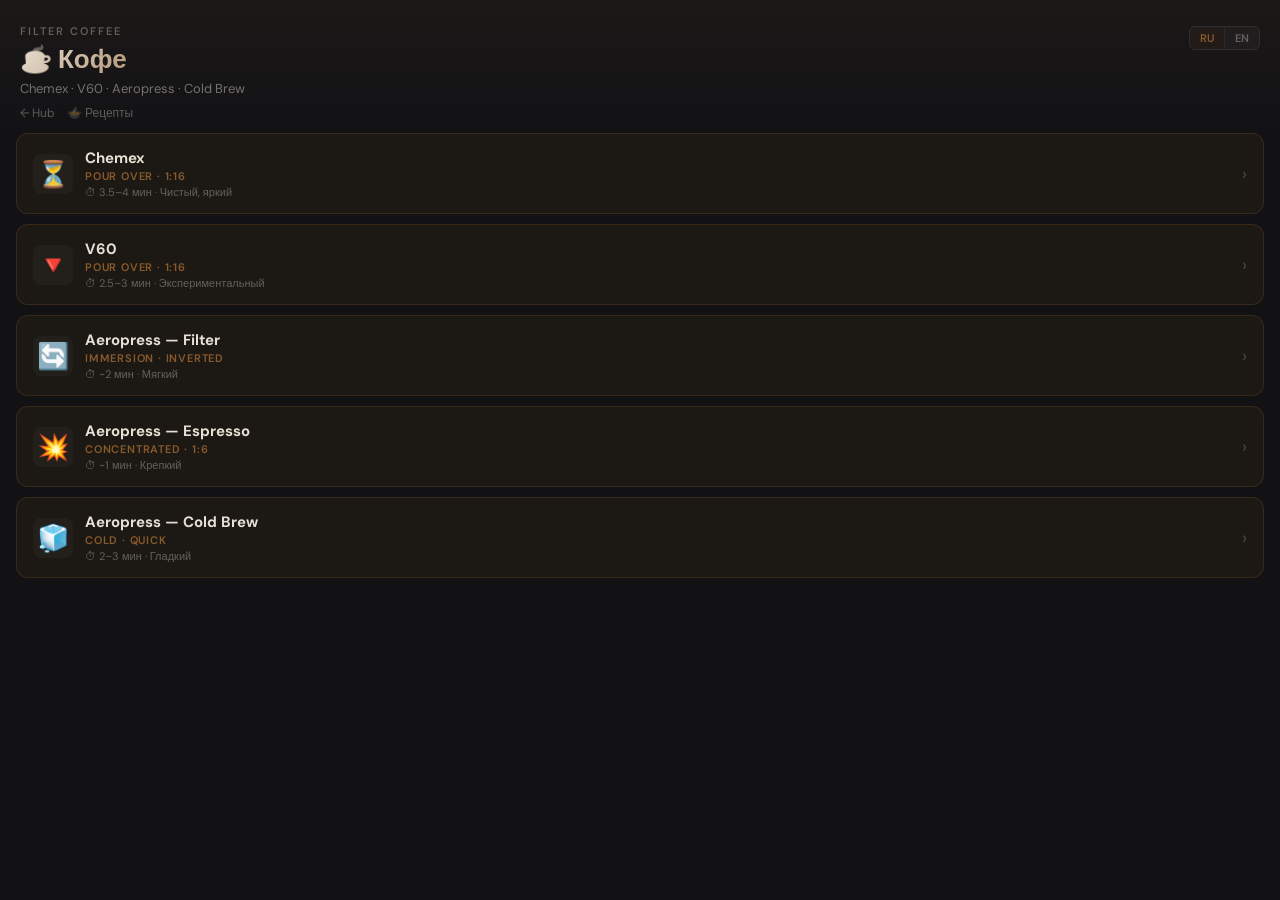
==== coffee.html @ b42333bf "Flatten structure: move all pages to root for shorter URLs Co-Authored-By: Claude Opus 4.6 <noreply@" ====
<!DOCTYPE html>
<html lang="ru">
<head>
<meta charset="UTF-8">
<meta name="viewport" content="width=device-width, initial-scale=1.0, user-scalable=no">
<meta name="apple-mobile-web-app-capable" content="yes">
<meta name="theme-color" content="#121215">
<title>Кофе / Coffee</title>
<link href="https://fonts.googleapis.com/css2?family=DM+Sans:ital,wght@0,400;0,500;0,600;0,700&family=JetBrains+Mono:wght@500;600&display=swap" rel="stylesheet">
<style>
*{margin:0;padding:0;box-sizing:border-box;-webkit-tap-highlight-color:transparent}
:root{--bg:#121215;--text:#e8e0d4;--br:#8B5A2B;--br-dim:rgba(139,90,43,.25);--br-bg:rgba(139,90,43,.08)}
body{background:var(--bg);color:var(--text);font-family:'DM Sans','Helvetica Neue',sans-serif;min-height:100vh;overflow-x:hidden}
.mono{font-family:'JetBrains Mono',monospace}
.header{padding:24px 20px 12px;background:linear-gradient(180deg,rgba(139,90,43,0.08) 0%,transparent 100%)}
.header-top{display:flex;justify-content:space-between;align-items:flex-start}
.header-sub{font-size:11px;text-transform:uppercase;letter-spacing:2px;opacity:.35;font-weight:600;margin-bottom:4px}
.header h1{font-size:26px;font-weight:700;background:linear-gradient(135deg,#e8e0d4,#8B5A2B);-webkit-background-clip:text;-webkit-text-fill-color:transparent;background-clip:text}
.header-desc{font-size:13px;opacity:.45;margin-top:4px}
.header-links{display:flex;gap:12px;margin-top:8px}
.header-link{font-size:12px;opacity:.35;text-decoration:none;color:var(--text)}
.header-link:hover{opacity:.6}
.lang-toggle{display:flex;border-radius:6px;overflow:hidden;border:1px solid rgba(255,255,255,.1);flex-shrink:0;margin-top:2px}
.lang-btn{padding:4px 10px;font-size:11px;font-weight:600;background:rgba(255,255,255,.03);color:rgba(255,255,255,.3);cursor:pointer;border:none;font-family:inherit;transition:all .12s}
.lang-btn.active{background:var(--br-bg);color:var(--br)}
.lang-btn:first-child{border-right:1px solid rgba(255,255,255,.06)}

.methods{padding:0 16px 60px}
.method{border-radius:12px;margin-bottom:10px;border:1px solid var(--br-dim);background:#1c1915;overflow:hidden}
.m-top{display:flex;gap:12px;align-items:center;padding:14px 16px;cursor:pointer}
.m-top:active{opacity:.8}
.m-emoji{font-size:26px;width:40px;height:40px;display:flex;align-items:center;justify-content:center;background:rgba(255,255,255,.03);border-radius:8px;flex-shrink:0}
.m-body{flex:1;min-width:0}
.m-name{font-weight:700;font-size:15px}
.m-style{font-size:11px;color:var(--br);font-weight:600;text-transform:uppercase;letter-spacing:.8px;margin-top:1px}
.m-meta{font-size:11px;opacity:.35;margin-top:2px}
.m-arrow{color:rgba(255,255,255,.2);font-size:18px;flex-shrink:0;transition:transform .2s}
.method.open .m-arrow{transform:rotate(90deg)}
.m-detail{display:none;padding:0 16px 16px}
.method.open .m-detail{display:block}

.dose-row{display:flex;align-items:center;gap:10px;margin-bottom:16px;flex-wrap:wrap}
.dose-label{font-size:13px;opacity:.5}
.dose-input{width:58px;padding:7px 6px;border-radius:8px;border:1.5px solid var(--br-dim);background:rgba(255,255,255,.04);color:var(--text);font-family:'JetBrains Mono',monospace;font-size:15px;font-weight:600;text-align:center}
.dose-input:focus{outline:none;border-color:var(--br)}
.dose-unit{font-size:13px;opacity:.4}
.dose-arrow{font-size:14px;opacity:.35;margin:0 2px}
.dose-water{font-family:'JetBrains Mono',monospace;font-size:16px;font-weight:600;color:var(--br)}
.dose-water-unit{font-size:13px;opacity:.4}

.presets{display:flex;gap:6px;margin-bottom:16px}
.preset{padding:5px 12px;border-radius:6px;border:1px solid rgba(255,255,255,.06);background:rgba(255,255,255,.03);color:rgba(255,255,255,.35);font-size:11px;font-weight:600;cursor:pointer;font-family:'JetBrains Mono',monospace;transition:all .12s}
.preset.active{border-color:var(--br-dim);color:var(--br);background:var(--br-bg)}

.grind-row{display:flex;align-items:center;gap:8px;margin-bottom:12px}
.grind-label{font-size:11px;opacity:.4}
.grind-bar{flex:1;height:6px;border-radius:3px;background:rgba(255,255,255,.06);position:relative;overflow:hidden}
.grind-fill{height:100%;border-radius:3px;background:var(--br);transition:width .3s}
.grind-text{font-size:11px;font-weight:600;color:var(--br);min-width:70px;text-align:right}

.pours{border-radius:10px;background:rgba(255,255,255,.02);border:1px solid rgba(255,255,255,.05);overflow:hidden;margin-bottom:12px}
.pour-header{padding:10px 14px;font-size:10px;font-weight:600;text-transform:uppercase;letter-spacing:1px;color:var(--br);opacity:.7;border-bottom:1px solid rgba(255,255,255,.04)}
.pour{display:flex;align-items:center;gap:10px;padding:10px 14px;border-bottom:1px solid rgba(255,255,255,.03)}
.pour:last-child{border-bottom:none}
.pour-time{font-family:'JetBrains Mono',monospace;font-size:12px;color:rgba(255,255,255,.35);min-width:42px;flex-shrink:0}
.pour-amount{font-family:'JetBrains Mono',monospace;font-weight:600;font-size:14px;color:var(--text);min-width:55px;flex-shrink:0}
.pour-note{font-size:12px;opacity:.5;line-height:1.4}
.pour-total{font-family:'JetBrains Mono',monospace;font-size:12px;color:var(--br);opacity:.6;padding:6px 14px;text-align:right}
.note{font-size:12px;line-height:1.6;font-style:italic;opacity:.45;padding:10px 14px;border-left:2px solid var(--br);border-radius:0 8px 8px 0;background:rgba(139,90,43,.03);margin-top:8px}
</style>
</head>
<body>

<div class="header">
  <div class="header-top">
    <div>
      <div class="header-sub">Filter Coffee</div>
      <h1 id="hTitle">☕ Кофе</h1>
      <div class="header-desc">Chemex · V60 · Aeropress · Cold Brew</div>
      <div class="header-links">
        <a class="header-link" href="index.html">← Hub</a>
        <a class="header-link" href="recipes.html" id="hRecipes">🍲 Рецепты</a>
      </div>
    </div>
    <div class="lang-toggle">
      <button class="lang-btn" onclick="setLang('ru')">RU</button>
      <button class="lang-btn" onclick="setLang('en')">EN</button>
    </div>
  </div>
</div>
<div class="methods" id="methods"></div>

<script>
let lang=localStorage.getItem('lang')||'ru';
function setLang(l){lang=l;localStorage.setItem('lang',l);render();}
function t(o){if(!o)return'';if(typeof o==='string')return o;return o[lang]||o.ru||o.en||'';}

const UI={
  title:{ru:"☕ Кофе",en:"☕ Coffee"},
  recipes:{ru:"🍲 Рецепты",en:"🍲 Recipes"},
  coffee:{ru:"Кофе",en:"Coffee"},
  recipe:{ru:"Рецепт",en:"Recipe"},
  grind:{ru:"Помол",en:"Grind"},
};

const M=[
  {
    id:"chemex",emoji:"⏳",name:"Chemex",style:"Pour Over · 1:16",
    meta:{ru:"3.5–4 мин · Чистый, яркий",en:"3.5–4 min · Clean, bright"},
    ratio:16,dd:45,presets:[30,36,45],
    grind:65,grindT:{ru:"Средне-крупный",en:"Medium-coarse"},
    temp:"92–96°C",
    calc(d){const w=d*16,b=d*2,r=w-b,p=Math.round(r/3);return{w,pours:[
      {time:"0:00",amt:b,note:{ru:"Bloom — залить, подождать 30 сек",en:"Bloom — pour, wait 30 sec"}},
      {time:"0:30",amt:p,note:{ru:"Первый пролив, по спирали",en:"First pour, spiral"}},
      {time:"1:30",amt:p,note:{ru:"Второй пролив",en:"Second pour"}},
      {time:"2:30",amt:p,note:{ru:"Третий пролив, дождаться стекания",en:"Third pour, let it drain"}}
    ]};},
    notes:{ru:"Фильтр промыть горячей водой (убирает бумажный вкус). Лить медленно, тонкой струёй.",en:"Rinse filter with hot water (removes paper taste). Pour slowly, thin stream."}
  },
  {
    id:"v60",emoji:"🔻",name:"V60",style:"Pour Over · 1:16",
    meta:{ru:"2.5–3 мин · Экспериментальный",en:"2.5–3 min · Experimental"},
    ratio:16,dd:15,presets:[12,15,20],
    grind:50,grindT:{ru:"Средний",en:"Medium"},
    temp:"93°C",
    calc(d){const w=d*16,b=d*2,r=w-b;return{w,pours:[
      {time:"0:00",amt:b,note:{ru:"Bloom — 30–45 сек",en:"Bloom — 30–45 sec"}},
      {time:"0:45",amt:Math.round(r*0.6),note:{ru:"Основной пролив, по спирали",en:"Main pour, spiral"}},
      {time:"1:30",amt:Math.round(r*0.4),note:{ru:"Финальный пролив, по центру",en:"Final pour, center"}}
    ]};},
    notes:{ru:"Пока нет любимого рецепта — экспериментируй! Помол чуть мельче чем Chemex. Swirl после bloom.",en:"No favorite recipe yet — experiment! Grind slightly finer than Chemex. Swirl after bloom."}
  },
  {
    id:"aero-filter",emoji:"🔄",name:"Aeropress — Filter",style:"Immersion · Inverted",
    meta:{ru:"~2 мин · Мягкий",en:"~2 min · Smooth"},
    ratio:16,dd:15,presets:[12,15,18],
    grind:45,grindT:{ru:"Средний",en:"Medium"},
    temp:"85–90°C",
    calc(d){const w=d*16;return{w,pours:[
      {time:"0:00",amt:w,note:{ru:"Залить всю воду сразу",en:"Pour all water at once"}},
      {time:"0:10",amt:null,note:{ru:"Размешать 10 сек",en:"Stir 10 sec"}},
      {time:"1:00",amt:null,note:{ru:"Перевернуть, давить медленно ~30 сек",en:"Flip, press slowly ~30 sec"}}
    ]};},
    notes:{ru:"Inverted method: поршень снизу, аэропресс перевёрнут. Флип на кружку в 1:00.",en:"Inverted method: plunger at bottom, flip onto cup at 1:00."}
  },
  {
    id:"aero-espresso",emoji:"💥",name:"Aeropress — Espresso",style:"Concentrated · 1:6",
    meta:{ru:"~1 мин · Крепкий",en:"~1 min · Strong"},
    ratio:6,dd:18,presets:[15,18,20],
    grind:25,grindT:{ru:"Мелкий",en:"Fine"},
    temp:"90°C",
    calc(d){const w=d*6;return{w,pours:[
      {time:"0:00",amt:w,note:{ru:"Мало воды — залить сразу",en:"Little water — pour at once"}},
      {time:"0:10",amt:null,note:{ru:"Быстро размешать",en:"Quick stir"}},
      {time:"0:20",amt:null,note:{ru:"Давить быстро и сильно ~15 сек",en:"Press fast and hard ~15 sec"}}
    ]};},
    notes:{ru:"Максимальное давление. Разбавить водой = американо, молоком = латте.",en:"Maximum pressure. Dilute with water = americano, milk = latte."}
  },
  {
    id:"aero-cold",emoji:"🧊",name:"Aeropress — Cold Brew",style:"Cold · Quick",
    meta:{ru:"2–3 мин · Гладкий",en:"2–3 min · Smooth"},
    ratio:8,dd:20,presets:[15,20,25],
    grind:25,grindT:{ru:"Мелкий",en:"Fine"},
    temp:{ru:"Холодная / комнатная",en:"Cold / room temp"},
    calc(d){const w=d*8;return{w,pours:[
      {time:"0:00",amt:w,note:{ru:"Холодная/комнатная вода",en:"Cold/room temp water"}},
      {time:"0:15",amt:null,note:{ru:"Размешивать интенсивно 1–2 мин",en:"Stir vigorously 1–2 min"}},
      {time:"2:00",amt:null,note:{ru:"Давить медленно",en:"Press slowly"}}
    ]};},
    notes:{ru:"Cold brew за 3 минуты. Концентрированный — разбавить водой/льдом.",en:"Cold brew in 3 minutes. Concentrated — dilute with water/ice."}
  }
];

let openMethod=null,doses={};
function getDose(m){return doses[m.id]||m.dd;}
function setDose(id,v){const n=parseInt(v);if(n>0&&n<200){doses[id]=n;render();}}
function setPreset(id,v){doses[id]=v;render();}
function toggle(id){openMethod=openMethod===id?null:id;render();
  if(openMethod)setTimeout(()=>document.getElementById('m-'+id)?.scrollIntoView({behavior:'smooth',block:'start'}),50);
}

function render(){
  document.getElementById('hTitle').textContent=t(UI.title);
  document.getElementById('hRecipes').textContent=t(UI.recipes);
  document.querySelectorAll('.lang-btn').forEach(b=>b.classList.toggle('active',b.textContent.toLowerCase()===lang));

  document.getElementById('methods').innerHTML=M.map(m=>{
    const isOpen=openMethod===m.id,dose=getDose(m),data=m.calc(dose);
    let total=0;
    return `<div class="method${isOpen?' open':''}" id="m-${m.id}">
      <div class="m-top" onclick="toggle('${m.id}')">
        <div class="m-emoji">${m.emoji}</div>
        <div class="m-body">
          <div class="m-name">${m.name}</div>
          <div class="m-style">${m.style}</div>
          <div class="m-meta">⏱ ${t(m.meta)}</div>
        </div>
        <div class="m-arrow">›</div>
      </div>
      ${isOpen?`<div class="m-detail">
        <div class="dose-row">
          <span class="dose-label">${t(UI.coffee)}</span>
          <input class="dose-input" type="number" value="${dose}" min="5" max="100"
            oninput="setDose('${m.id}',this.value)" onclick="event.stopPropagation()">
          <span class="dose-unit">${lang==='ru'?'г':'g'}</span>
          <span class="dose-arrow">→</span>
          <span class="dose-water">${data.w}</span>
          <span class="dose-water-unit">${lang==='ru'?'мл воды':'ml water'}</span>
        </div>
        <div class="presets">${m.presets.map(p=>`<button class="preset${dose===p?' active':''}" onclick="setPreset('${m.id}',${p})">${p} ${lang==='ru'?'г':'g'}</button>`).join('')}</div>
        <div class="grind-row">
          <span class="grind-label">${t(UI.grind)}</span>
          <div class="grind-bar"><div class="grind-fill" style="width:${m.grind}%"></div></div>
          <span class="grind-text">${t(m.grindT)}</span>
        </div>
        <div class="pours">
          <div class="pour-header">${t(UI.recipe)} · ${t(m.temp)}</div>
          ${data.pours.map(p=>{if(p.amt)total+=p.amt;return`<div class="pour">
            <span class="pour-time">${p.time}</span>
            ${p.amt?`<span class="pour-amount">${p.amt} ${lang==='ru'?'мл':'ml'}</span>`:`<span class="pour-amount" style="opacity:.2">—</span>`}
            <span class="pour-note">${t(p.note)}</span>
          </div>`;}).join('')}
          ${total?`<div class="pour-total">Σ ${total} ${lang==='ru'?'мл':'ml'}</div>`:''}
        </div>
        <div class="note">${t(m.notes)}</div>
      </div>`:''}
    </div>`;
  }).join('');
}

render();
</script>
</body>
</html>
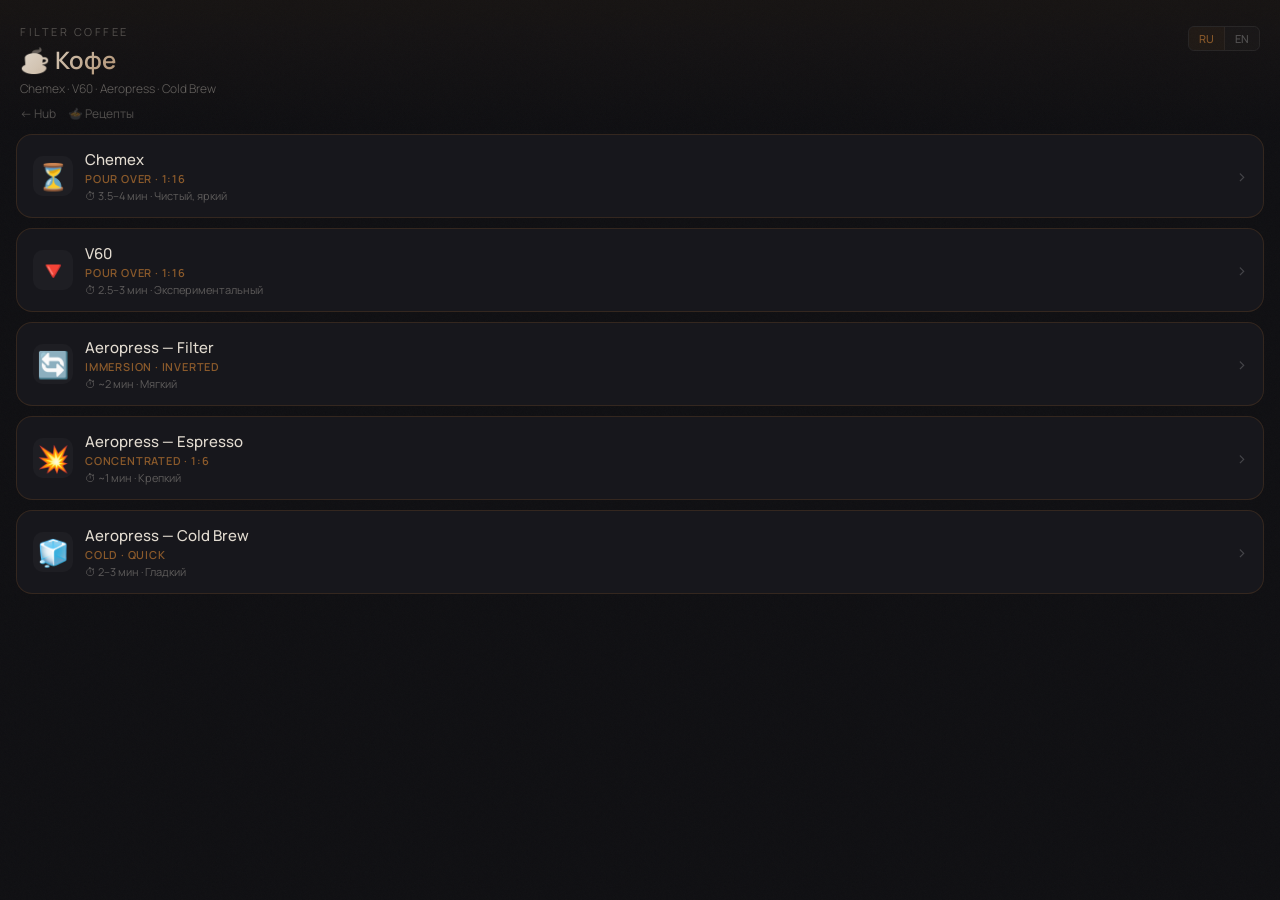
==== commit c3b30835: "Consolidate all CSS into style.css, unify timer rings, add coffee brew timer - Move all inline CSS f" ====
--- a/coffee.html
+++ b/coffee.html
@@ -4,70 +4,10 @@
 <meta charset="UTF-8">
 <meta name="viewport" content="width=device-width, initial-scale=1.0, user-scalable=no">
 <meta name="apple-mobile-web-app-capable" content="yes">
-<meta name="theme-color" content="#121215">
+<meta name="theme-color" content="#0f0f12">
 <title>Кофе / Coffee</title>
-<link href="https://fonts.googleapis.com/css2?family=DM+Sans:ital,wght@0,400;0,500;0,600;0,700&family=JetBrains+Mono:wght@500;600&display=swap" rel="stylesheet">
-<style>
-*{margin:0;padding:0;box-sizing:border-box;-webkit-tap-highlight-color:transparent}
-:root{--bg:#121215;--text:#e8e0d4;--br:#8B5A2B;--br-dim:rgba(139,90,43,.25);--br-bg:rgba(139,90,43,.08)}
-body{background:var(--bg);color:var(--text);font-family:'DM Sans','Helvetica Neue',sans-serif;min-height:100vh;overflow-x:hidden}
-.mono{font-family:'JetBrains Mono',monospace}
-.header{padding:24px 20px 12px;background:linear-gradient(180deg,rgba(139,90,43,0.08) 0%,transparent 100%)}
-.header-top{display:flex;justify-content:space-between;align-items:flex-start}
-.header-sub{font-size:11px;text-transform:uppercase;letter-spacing:2px;opacity:.35;font-weight:600;margin-bottom:4px}
-.header h1{font-size:26px;font-weight:700;background:linear-gradient(135deg,#e8e0d4,#8B5A2B);-webkit-background-clip:text;-webkit-text-fill-color:transparent;background-clip:text}
-.header-desc{font-size:13px;opacity:.45;margin-top:4px}
-.header-links{display:flex;gap:12px;margin-top:8px}
-.header-link{font-size:12px;opacity:.35;text-decoration:none;color:var(--text)}
-.header-link:hover{opacity:.6}
-.lang-toggle{display:flex;border-radius:6px;overflow:hidden;border:1px solid rgba(255,255,255,.1);flex-shrink:0;margin-top:2px}
-.lang-btn{padding:4px 10px;font-size:11px;font-weight:600;background:rgba(255,255,255,.03);color:rgba(255,255,255,.3);cursor:pointer;border:none;font-family:inherit;transition:all .12s}
-.lang-btn.active{background:var(--br-bg);color:var(--br)}
-.lang-btn:first-child{border-right:1px solid rgba(255,255,255,.06)}
-
-.methods{padding:0 16px 60px}
-.method{border-radius:12px;margin-bottom:10px;border:1px solid var(--br-dim);background:#1c1915;overflow:hidden}
-.m-top{display:flex;gap:12px;align-items:center;padding:14px 16px;cursor:pointer}
-.m-top:active{opacity:.8}
-.m-emoji{font-size:26px;width:40px;height:40px;display:flex;align-items:center;justify-content:center;background:rgba(255,255,255,.03);border-radius:8px;flex-shrink:0}
-.m-body{flex:1;min-width:0}
-.m-name{font-weight:700;font-size:15px}
-.m-style{font-size:11px;color:var(--br);font-weight:600;text-transform:uppercase;letter-spacing:.8px;margin-top:1px}
-.m-meta{font-size:11px;opacity:.35;margin-top:2px}
-.m-arrow{color:rgba(255,255,255,.2);font-size:18px;flex-shrink:0;transition:transform .2s}
-.method.open .m-arrow{transform:rotate(90deg)}
-.m-detail{display:none;padding:0 16px 16px}
-.method.open .m-detail{display:block}
-
-.dose-row{display:flex;align-items:center;gap:10px;margin-bottom:16px;flex-wrap:wrap}
-.dose-label{font-size:13px;opacity:.5}
-.dose-input{width:58px;padding:7px 6px;border-radius:8px;border:1.5px solid var(--br-dim);background:rgba(255,255,255,.04);color:var(--text);font-family:'JetBrains Mono',monospace;font-size:15px;font-weight:600;text-align:center}
-.dose-input:focus{outline:none;border-color:var(--br)}
-.dose-unit{font-size:13px;opacity:.4}
-.dose-arrow{font-size:14px;opacity:.35;margin:0 2px}
-.dose-water{font-family:'JetBrains Mono',monospace;font-size:16px;font-weight:600;color:var(--br)}
-.dose-water-unit{font-size:13px;opacity:.4}
-
-.presets{display:flex;gap:6px;margin-bottom:16px}
-.preset{padding:5px 12px;border-radius:6px;border:1px solid rgba(255,255,255,.06);background:rgba(255,255,255,.03);color:rgba(255,255,255,.35);font-size:11px;font-weight:600;cursor:pointer;font-family:'JetBrains Mono',monospace;transition:all .12s}
-.preset.active{border-color:var(--br-dim);color:var(--br);background:var(--br-bg)}
-
-.grind-row{display:flex;align-items:center;gap:8px;margin-bottom:12px}
-.grind-label{font-size:11px;opacity:.4}
-.grind-bar{flex:1;height:6px;border-radius:3px;background:rgba(255,255,255,.06);position:relative;overflow:hidden}
-.grind-fill{height:100%;border-radius:3px;background:var(--br);transition:width .3s}
-.grind-text{font-size:11px;font-weight:600;color:var(--br);min-width:70px;text-align:right}
-
-.pours{border-radius:10px;background:rgba(255,255,255,.02);border:1px solid rgba(255,255,255,.05);overflow:hidden;margin-bottom:12px}
-.pour-header{padding:10px 14px;font-size:10px;font-weight:600;text-transform:uppercase;letter-spacing:1px;color:var(--br);opacity:.7;border-bottom:1px solid rgba(255,255,255,.04)}
-.pour{display:flex;align-items:center;gap:10px;padding:10px 14px;border-bottom:1px solid rgba(255,255,255,.03)}
-.pour:last-child{border-bottom:none}
-.pour-time{font-family:'JetBrains Mono',monospace;font-size:12px;color:rgba(255,255,255,.35);min-width:42px;flex-shrink:0}
-.pour-amount{font-family:'JetBrains Mono',monospace;font-weight:600;font-size:14px;color:var(--text);min-width:55px;flex-shrink:0}
-.pour-note{font-size:12px;opacity:.5;line-height:1.4}
-.pour-total{font-family:'JetBrains Mono',monospace;font-size:12px;color:var(--br);opacity:.6;padding:6px 14px;text-align:right}
-.note{font-size:12px;line-height:1.6;font-style:italic;opacity:.45;padding:10px 14px;border-left:2px solid var(--br);border-radius:0 8px 8px 0;background:rgba(139,90,43,.03);margin-top:8px}
-</style>
+<link rel="stylesheet" href="style.css">
+<style>:root{--accent:#8B5A2B;--br:#8B5A2B;--br-dim:rgba(139,90,43,.25);--br-bg:rgba(139,90,43,.08)}</style>
 </head>
 <body>
 
@@ -92,7 +32,7 @@
 
 <script>
 let lang=localStorage.getItem('lang')||'ru';
-function setLang(l){lang=l;localStorage.setItem('lang',l);render();}
+function setLang(l){lang=l;localStorage.setItem('lang',l);render();updateURL();}
 function t(o){if(!o)return'';if(typeof o==='string')return o;return o[lang]||o.ru||o.en||'';}
 
 const UI={
@@ -172,12 +112,47 @@
   }
 ];
 
-let openMethod=null,doses={};
+let openMethod=null,doses={},brewTimers={};
 function getDose(m){return doses[m.id]||m.dd;}
 function setDose(id,v){const n=parseInt(v);if(n>0&&n<200){doses[id]=n;render();}}
 function setPreset(id,v){doses[id]=v;render();}
-function toggle(id){openMethod=openMethod===id?null:id;render();
+function toggle(id){openMethod=openMethod===id?null:id;render();updateURL();
   if(openMethod)setTimeout(()=>document.getElementById('m-'+id)?.scrollIntoView({behavior:'smooth',block:'start'}),50);
+}
+function parseTime(s){const p=s.split(':');return(+p[0])*60+(+p[1]);}
+function fmtTime(s){return`${Math.floor(s/60)}:${String(s%60).padStart(2,'0')}`;}
+function toggleBrew(id){
+  const bt=brewTimers[id];
+  if(bt&&bt.iv){clearInterval(bt.iv);bt.iv=null;updateBrewRing(id);return;}
+  if(!bt)brewTimers[id]={elapsed:0,iv:null};
+  const b=brewTimers[id];
+  if(b.done){b.elapsed=0;b.done=false;updateBrewRing(id);return;}
+  b.iv=setInterval(()=>{b.elapsed++;updateBrewRing(id);},1000);
+  updateBrewRing(id);
+}
+function updateBrewRing(id){
+  const el=document.getElementById('brew-'+id);if(!el)return;
+  const b=brewTimers[id],m=M.find(x=>x.id===id);if(!b||!m)return;
+  const dose=getDose(m),data=m.calc(dose);
+  const times=data.pours.map(p=>parseTime(p.time));
+  const lastTime=times[times.length-1];
+  const totalEst=lastTime+60;
+  const pct=Math.min((b.elapsed/totalEst)*100,100);
+  const done=b.elapsed>=totalEst;
+  if(done&&b.iv){clearInterval(b.iv);b.iv=null;b.done=true;}
+  const ring=el.querySelector('.timer-ring');
+  const inner=el.querySelector('.timer-inner');
+  const hint=el.querySelector('.timer-hint');
+  ring.style.background=`conic-gradient(${done?'var(--vegan)':'var(--br,var(--accent))'} ${pct}%, rgba(255,255,255,0.1) ${pct}%)`;
+  inner.style.color=done?'var(--vegan)':'var(--text)';
+  inner.textContent=done?'\u2713':fmtTime(b.elapsed);
+  hint.textContent=done?(lang==='ru'?'готово — нажми для сброса':'done — tap to reset'):b.iv?(lang==='ru'?'пауза':'tap to pause'):(lang==='ru'?'старт':'tap to start');
+  // highlight active pour
+  const pours=document.querySelectorAll('#m-'+id+' .pour');
+  pours.forEach((p,i)=>{
+    const start=times[i],next=times[i+1]||totalEst;
+    p.classList.toggle('active',b.iv&&b.elapsed>=start&&b.elapsed<next);
+  });
 }
 
 function render(){
@@ -185,10 +160,10 @@
   document.getElementById('hRecipes').textContent=t(UI.recipes);
   document.querySelectorAll('.lang-btn').forEach(b=>b.classList.toggle('active',b.textContent.toLowerCase()===lang));
 
-  document.getElementById('methods').innerHTML=M.map(m=>{
+  document.getElementById('methods').innerHTML=M.map((m,idx)=>{
     const isOpen=openMethod===m.id,dose=getDose(m),data=m.calc(dose);
     let total=0;
-    return `<div class="method${isOpen?' open':''}" id="m-${m.id}">
+    return `<div class="method${isOpen?' open':''}" id="m-${m.id}" style="animation:fadeUp .3s ease ${idx*.05}s both">
       <div class="m-top" onclick="toggle('${m.id}')">
         <div class="m-emoji">${m.emoji}</div>
         <div class="m-body">
@@ -214,6 +189,12 @@
           <div class="grind-bar"><div class="grind-fill" style="width:${m.grind}%"></div></div>
           <span class="grind-text">${t(m.grindT)}</span>
         </div>
+        <div class="brew-timer" id="brew-${m.id}">
+          <div class="timer-ring" onclick="toggleBrew('${m.id}')" style="background:conic-gradient(var(--br,var(--accent)) 0%, rgba(255,255,255,0.1) 0%)">
+            <div class="timer-inner">${brewTimers[m.id]?fmtTime(brewTimers[m.id].elapsed):'0:00'}</div>
+          </div>
+          <span class="timer-hint">${lang==='ru'?'старт':'tap to start'}</span>
+        </div>
         <div class="pours">
           <div class="pour-header">${t(UI.recipe)} · ${t(m.temp)}</div>
           ${data.pours.map(p=>{if(p.amt)total+=p.amt;return`<div class="pour">
@@ -229,6 +210,25 @@
   }).join('');
 }
 
+function readURL(){
+  const params=new URLSearchParams(location.search);
+  if(params.get('lang')&&['ru','en'].includes(params.get('lang'))){
+    lang=params.get('lang');localStorage.setItem('lang',lang);
+  }
+  if(params.get('m')){
+    const method=M.find(x=>x.id===params.get('m'));
+    if(method)openMethod=method.id;
+  }
+}
+function updateURL(){
+  const params=new URLSearchParams();
+  if(openMethod)params.set('m',openMethod);
+  if(lang!=='ru')params.set('lang',lang);
+  const qs=params.toString();
+  history.replaceState(null,'',qs?'?'+qs:location.pathname);
+}
+
+readURL();
 render();
 </script>
 </body>
--- a/style.css
+++ b/style.css
@@ -0,0 +1,272 @@
+/* ========== DESIGN SYSTEM v2 ========== */
+/* Manrope · 3-color palette · noise texture · 16px radius */
+
+@import url('https://fonts.googleapis.com/css2?family=Manrope:wght@300;400;500;600;700&family=JetBrains+Mono:wght@400;500;600&display=swap');
+
+*{margin:0;padding:0;box-sizing:border-box;-webkit-tap-highlight-color:transparent}
+
+:root{
+  --bg:#0f0f12;
+  --surface:#17171c;
+  --text:#e2dbd0;
+  --dim:#6b6560;
+  --warm:#c9a87e;
+  --cool:#7fa693;
+  --neutral:#9b928a;
+  --soup:#c9a87e;
+  --curry:#7fa693;
+  --pasta:#b49ac4;
+  --skillet:#7faab4;
+  --comfort:#c4917e;
+  --vegan:#7fa693;
+  --gf:#c9a87e;
+  --fast:#7faab4;
+  --hprot:#c4917e;
+  --accent:#c9a87e;
+  --radius:16px;
+  --radius-sm:10px;
+}
+
+body{background:var(--bg);color:var(--text);font-family:'Manrope','Helvetica Neue',sans-serif;min-height:100vh;overflow-x:hidden;position:relative}
+
+/* Noise */
+body::before{content:'';position:fixed;inset:0;background:url("data:image/svg+xml,%3Csvg viewBox='0 0 256 256' xmlns='http://www.w3.org/2000/svg'%3E%3Cfilter id='n'%3E%3CfeTurbulence type='fractalNoise' baseFrequency='0.9' numOctaves='4' stitchTiles='stitch'/%3E%3C/filter%3E%3Crect width='100%25' height='100%25' filter='url(%23n)' opacity='0.025'/%3E%3C/svg%3E");background-size:128px;pointer-events:none;z-index:0}
+
+.mono{font-family:'JetBrains Mono',monospace}
+
+/* ========== SHARED COMPONENTS ========== */
+
+/* Header */
+.header{padding:24px 20px 12px;background:linear-gradient(180deg,color-mix(in srgb,var(--accent) 6%,transparent) 0%,transparent 100%);position:relative;z-index:1}
+.header-top{display:flex;justify-content:space-between;align-items:flex-start}
+.header-sub{font-size:11px;text-transform:uppercase;letter-spacing:2.5px;opacity:.3;font-weight:400;margin-bottom:4px}
+.header h1{font-size:24px;font-weight:600;background:linear-gradient(135deg,var(--text),var(--accent));-webkit-background-clip:text;-webkit-text-fill-color:transparent;background-clip:text}
+.header-desc{font-size:12px;opacity:.4;margin-top:4px;font-weight:300}
+.header-links{display:flex;gap:12px;margin-top:8px}
+.header-link{font-size:12px;opacity:.3;text-decoration:none;color:var(--text);font-weight:400}
+.header-link:hover{opacity:.5}
+
+/* Lang toggle */
+.lang-toggle{display:flex;border-radius:6px;overflow:hidden;border:1px solid rgba(255,255,255,.08);flex-shrink:0;margin-top:2px}
+.lang-btn{padding:4px 10px;font-size:11px;font-weight:500;background:rgba(255,255,255,.02);color:rgba(255,255,255,.25);cursor:pointer;border:none;font-family:inherit;transition:all .12s}
+.lang-btn.active{background:color-mix(in srgb,var(--accent) 10%,transparent);color:var(--accent)}
+.lang-btn:first-child{border-right:1px solid rgba(255,255,255,.05)}
+
+/* Filters */
+.filters{padding:8px 16px 6px;display:flex;gap:6px;overflow-x:auto;scrollbar-width:none;-webkit-overflow-scrolling:touch;position:relative;z-index:1}
+.filters::-webkit-scrollbar{display:none}
+.fbtn{flex-shrink:0;padding:6px 12px;border-radius:8px;border:1px solid rgba(255,255,255,.06);background:rgba(255,255,255,.02);color:rgba(255,255,255,.3);font-size:11px;font-weight:500;cursor:pointer;transition:all .15s;font-family:inherit;white-space:nowrap}
+.fbtn.active{border-color:color-mix(in srgb,var(--c) 30%,transparent);background:color-mix(in srgb,var(--c) 8%,transparent);color:var(--c)}
+.tag-filters{padding:4px 16px 10px;display:flex;gap:6px;flex-wrap:wrap;position:relative;z-index:1}
+.tbtn{padding:4px 10px;border-radius:6px;border:1px solid rgba(255,255,255,.05);background:rgba(255,255,255,.02);color:rgba(255,255,255,.25);font-size:11px;font-weight:400;cursor:pointer;transition:all .15s;font-family:inherit}
+.tbtn.on{border-color:color-mix(in srgb,var(--c) 30%,transparent);color:var(--c);background:color-mix(in srgb,var(--c) 6%,transparent)}
+
+/* Dietary tags */
+.card-tag{font-size:9px;font-weight:600;padding:2px 6px;border-radius:4px;text-transform:uppercase;letter-spacing:.5px}
+.tag-vegan{background:rgba(127,166,147,.1);color:var(--vegan)}
+.tag-gf{background:rgba(201,168,126,.08);color:var(--gf)}
+.tag-fast{background:rgba(127,170,180,.1);color:var(--fast)}
+.tag-hprot{background:rgba(196,145,126,.1);color:var(--hprot)}
+
+/* Ingredient filter */
+.ing-toggle{padding:4px 10px;border-radius:6px;border:1px solid rgba(255,255,255,.05);background:rgba(255,255,255,.02);color:rgba(255,255,255,.25);font-size:11px;font-weight:400;cursor:pointer;font-family:inherit;transition:all .15s}
+.ing-toggle.has-active{border-color:color-mix(in srgb,var(--accent) 30%,transparent);color:var(--accent);background:color-mix(in srgb,var(--accent) 6%,transparent)}
+.ing-row{padding:2px 16px 10px;display:none;gap:5px;flex-wrap:wrap}
+.ing-row.open{display:flex}
+.ibtn{padding:3px 9px;border-radius:5px;border:1px solid rgba(255,255,255,.05);background:rgba(255,255,255,.02);color:rgba(255,255,255,.25);font-size:10px;font-weight:400;cursor:pointer;font-family:inherit;transition:all .12s}
+.ibtn.on{border-color:rgba(127,170,180,.3);color:var(--fast);background:rgba(127,170,180,.06)}
+
+/* Cards */
+.cards{padding:0 16px 100px;position:relative;z-index:1}
+.card{border-radius:var(--radius);padding:14px 16px;margin-bottom:8px;border:1px solid color-mix(in srgb,var(--c) 14%,transparent);background:var(--surface);cursor:pointer;transition:all .15s}
+.card:active{transform:scale(0.99)}
+.card-top{display:flex;gap:10px;align-items:center}
+.card-icon{width:34px;height:34px;border-radius:var(--radius-sm);display:flex;align-items:center;justify-content:center;background:color-mix(in srgb,var(--c) 8%,transparent);flex-shrink:0}
+.card-icon svg{width:18px;height:18px;stroke:var(--c);stroke-width:1.6;fill:none;stroke-linecap:round;stroke-linejoin:round}
+.card-body{flex:1;min-width:0}
+.card-name{font-weight:500;font-size:14px;line-height:1.3;color:var(--text)}
+.card-sub{font-size:11px;opacity:.35;font-style:italic;margin-top:1px;font-weight:300}
+.card-row{display:flex;gap:6px;margin-top:5px;flex-wrap:wrap;align-items:center}
+.card-meta{font-size:11px;opacity:.35;font-weight:400}
+.card-protein{font-size:10px;font-weight:600;padding:2px 6px;border-radius:4px;background:rgba(127,166,147,.08);color:var(--vegan)}
+.card-preview{margin-top:10px;padding-top:10px;border-top:1px solid rgba(255,255,255,.05)}
+.card-preview-list{font-size:12px;line-height:1.7;opacity:.45;columns:2;column-gap:12px;font-weight:300}
+.card-cook{display:inline-flex;align-items:center;gap:4px;margin-top:8px;padding:7px 16px;border-radius:8px;border:1px solid color-mix(in srgb,var(--c) 20%,transparent);background:color-mix(in srgb,var(--c) 5%,transparent);color:var(--c);font-size:12px;font-weight:500;cursor:pointer;font-family:inherit;transition:all .15s}
+.card-cook:active{transform:scale(0.97)}
+
+/* Stepper */
+.stepper{display:inline-flex;align-items:center;border-radius:8px;border:1px solid rgba(255,255,255,.08);overflow:hidden}
+.stepper-btn{width:36px;height:36px;display:flex;align-items:center;justify-content:center;background:rgba(255,255,255,.02);color:rgba(255,255,255,.35);font-size:18px;font-weight:500;cursor:pointer;border:none;font-family:inherit;transition:all .12s;user-select:none;-webkit-user-select:none}
+.stepper-btn:active{background:rgba(255,255,255,.06)}
+.stepper-val{width:42px;padding:6px 0;text-align:center;font-family:'JetBrains Mono',monospace;font-size:16px;font-weight:600;color:var(--c,var(--accent));background:transparent;border:none;border-left:1px solid rgba(255,255,255,.05);border-right:1px solid rgba(255,255,255,.05);-moz-appearance:textfield;appearance:textfield}
+.stepper-val::-webkit-inner-spin-button,.stepper-val::-webkit-outer-spin-button{-webkit-appearance:none;margin:0}
+.stepper-val:focus{outline:none;background:rgba(255,255,255,.04)}
+
+/* Check / done button (shared) */
+.check-btn{width:28px;height:28px;border-radius:50%;border:2px solid rgba(255,255,255,.15);background:transparent;color:rgba(255,255,255,.2);cursor:pointer;display:flex;align-items:center;justify-content:center;font-size:14px;font-weight:bold;transition:all .2s}
+.check-btn.checked{border-color:var(--vegan);background:var(--vegan);color:var(--bg)}
+
+/* Timer ring (shared) */
+.timer-wrap{display:flex;align-items:center;gap:10px;margin-top:8px}
+.timer-ring{width:44px;height:44px;border-radius:50%;display:flex;align-items:center;justify-content:center;cursor:pointer;flex-shrink:0;background:conic-gradient(var(--warm) 0%,rgba(255,255,255,.1) 0%)}
+.timer-inner{width:36px;height:36px;border-radius:50%;background:var(--bg);display:flex;align-items:center;justify-content:center;font-family:'JetBrains Mono',monospace;font-size:11px;font-weight:600}
+.timer-hint{font-size:11px;opacity:.5;font-style:italic}
+
+/* View switching */
+#browseView{display:block}#cookView{display:none}
+body.cooking #browseView{display:none}body.cooking #cookView{display:block}
+
+/* Cook bar */
+.cook-bar{position:sticky;top:0;z-index:10;padding:12px 16px;background:linear-gradient(180deg,var(--bg) 80%,transparent);display:flex;align-items:center;justify-content:space-between}
+.cook-back{display:flex;align-items:center;gap:8px;cursor:pointer}
+.cook-back-btn{font-size:13px;color:rgba(255,255,255,.35);font-weight:500}
+
+/* Nutrition toggle */
+.nutrition-toggle{position:fixed;bottom:16px;right:16px;width:32px;height:32px;border-radius:50%;border:1px solid rgba(255,255,255,.06);background:rgba(15,15,18,.9);color:rgba(255,255,255,.2);font-size:13px;display:flex;align-items:center;justify-content:center;cursor:pointer;z-index:20;backdrop-filter:blur(8px);-webkit-backdrop-filter:blur(8px);transition:all .15s}
+.nutrition-toggle:active{transform:scale(0.9)}
+.nutrition-toggle.off{color:rgba(255,255,255,.08)}
+body.hide-nutrition .cook-nutrition,body.hide-nutrition .card-protein{display:none}
+
+/* Share */
+.share-btn{margin-top:8px;padding:6px 14px;border-radius:8px;border:1px solid color-mix(in srgb,var(--c) 16%,transparent);background:color-mix(in srgb,var(--c) 4%,transparent);color:var(--c);font-size:12px;font-weight:500;cursor:pointer;font-family:inherit;transition:all .15s}
+.share-btn:active{transform:scale(0.97)}
+
+/* Empty state */
+.nothing{text-align:center;padding:60px 20px;opacity:.2;font-size:14px;font-weight:300}
+
+/* Bottom bar */
+.bottom-bar{position:fixed;bottom:0;left:0;right:0;padding:12px 20px;background:linear-gradient(transparent,var(--bg) 30%);text-align:center}
+.bottom-bar div{font-size:11px;opacity:.3}
+
+.hidden{display:none}
+
+/* Entrance animation */
+@keyframes fadeUp{from{opacity:0;transform:translateY(6px)}to{opacity:1;transform:translateY(0)}}
+@media(prefers-reduced-motion:reduce){*{animation:none!important}}
+
+/* ========== RECIPES ========== */
+
+/* Cook mode */
+.cook-hero{padding:8px 20px 16px}
+.cook-title{font-size:22px;font-weight:600;line-height:1.3}
+.cook-subtitle{font-size:13px;opacity:.4;font-style:italic;margin-top:2px}
+.cook-portions{display:flex;align-items:center;gap:10px;padding:0 20px 14px}
+.cook-portions label{font-size:12px;opacity:.4}
+.cook-ing{padding:0 20px 16px}
+.cook-ing-title{font-size:11px;font-weight:600;text-transform:uppercase;letter-spacing:1px;opacity:.4;margin-bottom:8px}
+.cook-ing-list{display:grid;grid-template-columns:1fr 1fr;gap:2px 12px}
+.ci{font-size:13px;line-height:1.7;padding-left:14px;position:relative}
+.ci::before{content:"·";position:absolute;left:2px;opacity:.3;font-weight:bold}
+.ci-a{font-family:'JetBrains Mono',monospace;font-weight:600;font-size:12px}
+.cook-steps{padding:0 16px 20px}
+.cs{border-radius:var(--radius);padding:16px;margin-bottom:10px;background:var(--surface);border:1px solid rgba(255,255,255,.06)}
+.cs.done{opacity:.5}
+.cs-top{display:flex;gap:12px;align-items:flex-start}
+.cs-n{width:28px;height:28px;border-radius:50%;display:flex;align-items:center;justify-content:center;font-size:12px;font-weight:600;flex-shrink:0;background:color-mix(in srgb,var(--c) 10%,transparent);color:var(--c)}
+.cs-n.dn{background:rgba(127,166,147,.12);color:var(--vegan)}
+.cs-t{flex:1;font-size:15px;line-height:1.6}
+.cs-t .hi{font-family:'JetBrains Mono',monospace;font-weight:600;font-size:13px;padding:1px 5px;border-radius:4px;background:color-mix(in srgb,var(--c) 8%,transparent);color:var(--c)}
+.cs-ck{width:28px;height:28px;border-radius:50%;border:2px solid rgba(255,255,255,.15);background:none;color:rgba(255,255,255,.2);cursor:pointer;display:flex;align-items:center;justify-content:center;font-size:14px;flex-shrink:0;transition:all .15s}
+.cs-ck.on{border-color:var(--vegan);background:var(--vegan);color:var(--bg)}
+.cook-tips{padding:0 16px 12px}
+.cook-tip{font-size:13px;line-height:1.6;font-style:italic;opacity:.5;padding:10px 14px;border-left:2px solid var(--c);border-radius:0 8px 8px 0;background:rgba(255,255,255,.02);margin-bottom:6px}
+.cook-nutrition{padding:12px 20px 60px}
+.cook-nutrition-row{font-size:11px;opacity:.25;font-family:'JetBrains Mono',monospace;text-align:center;letter-spacing:.3px}
+.cook-nutrition-row span{margin:0 6px}
+
+/* ========== WORKOUT ========== */
+
+.tiers{display:flex;gap:8px;padding:0 20px 16px}
+.tier-btn{flex:1;padding:10px 8px;border-radius:10px;border:2px solid rgba(255,255,255,.08);background:rgba(255,255,255,.03);color:rgba(255,255,255,.4);font-size:12px;font-weight:600;cursor:pointer;transition:all .2s;font-family:inherit;text-align:center}
+.tier-btn.active-min{border-color:var(--cool);background:rgba(127,166,147,.08);color:var(--cool)}
+.tier-btn.active-regular{border-color:var(--warm);background:rgba(201,168,126,.08);color:var(--warm)}
+.tier-btn.active-full{border-color:var(--pasta);background:rgba(180,154,196,.08);color:var(--pasta)}
+.tier-emoji{font-size:16px;margin-bottom:3px}
+.tier-time{font-size:10px;opacity:.7;margin-top:1px}
+.exercises{padding:0 16px 90px}
+.ex-card{border-radius:var(--radius);padding:14px 16px;margin-bottom:10px;border:1px solid;transition:all .3s ease}
+.ex-card.done{opacity:.6}
+.ex-top{display:flex;align-items:flex-start;gap:12px}
+.ex-svg{flex-shrink:0;background:rgba(255,255,255,.03);border-radius:var(--radius-sm);padding:2px}
+.ex-svg svg{color:rgba(255,255,255,.6)}
+.ex-body{flex:1;min-width:0}
+.ex-cat{font-size:11px;font-weight:600;text-transform:uppercase;letter-spacing:1px;opacity:.7;margin-bottom:2px}
+.ex-name{font-weight:500;font-size:15px;color:var(--text);margin-bottom:2px}
+.ex-name.done{text-decoration:line-through}
+.ex-sets{font-size:13px;font-weight:600;margin-bottom:6px}
+.ex-cue{font-size:12px;color:rgba(255,255,255,.5);line-height:1.5;font-style:italic}
+.ex-actions{display:flex;flex-direction:column;gap:6px;flex-shrink:0}
+.swap-btn{width:28px;height:28px;border-radius:50%;border:1px solid rgba(255,255,255,.15);background:transparent;color:rgba(255,255,255,.4);cursor:pointer;font-size:13px;display:flex;align-items:center;justify-content:center}
+.swap-panel{margin-top:10px;padding-top:10px;border-top:1px solid rgba(255,255,255,.08)}
+.swap-label{font-size:11px;color:rgba(255,255,255,.4);margin-bottom:6px;font-weight:600;text-transform:uppercase;letter-spacing:.8px}
+.swap-options{display:flex;flex-wrap:wrap;gap:6px}
+.swap-opt{padding:5px 10px;border-radius:6px;border:1px solid;background:rgba(255,255,255,.03);color:var(--text);font-size:12px;cursor:pointer;font-family:inherit}
+
+/* Workout categories */
+.cat-core{color:var(--warm)}
+.cat-glutes{color:var(--cool)}
+.cat-upper{color:var(--pasta)}
+.cat-mobility{color:var(--skillet)}
+.bg-core{background:var(--surface);border-color:rgba(201,168,126,.14)}
+.bg-glutes{background:var(--surface);border-color:rgba(127,166,147,.14)}
+.bg-upper{background:var(--surface);border-color:rgba(180,154,196,.14)}
+.bg-mobility{background:var(--surface);border-color:rgba(127,170,180,.14)}
+.sets-core{color:var(--warm)}
+.sets-glutes{color:var(--cool)}
+.sets-upper{color:var(--pasta)}
+.sets-mobility{color:var(--skillet)}
+.swap-border-core{border-color:rgba(201,168,126,.25)}
+.swap-border-glutes{border-color:rgba(127,166,147,.25)}
+.swap-border-upper{border-color:rgba(180,154,196,.25)}
+.swap-border-mobility{border-color:rgba(127,170,180,.25)}
+
+/* ========== COFFEE ========== */
+
+.methods{padding:0 16px 60px}
+.method{border-radius:var(--radius);margin-bottom:10px;border:1px solid var(--br-dim,rgba(139,90,43,.25));background:var(--surface);overflow:hidden}
+.m-top{display:flex;gap:12px;align-items:center;padding:14px 16px;cursor:pointer}
+.m-top:active{opacity:.8}
+.m-emoji{font-size:26px;width:40px;height:40px;display:flex;align-items:center;justify-content:center;background:rgba(255,255,255,.03);border-radius:var(--radius-sm);flex-shrink:0}
+.m-body{flex:1;min-width:0}
+.m-name{font-weight:500;font-size:15px}
+.m-style{font-size:11px;color:var(--br,var(--accent));font-weight:600;text-transform:uppercase;letter-spacing:.8px;margin-top:1px}
+.m-meta{font-size:11px;opacity:.35;margin-top:2px}
+.m-arrow{color:rgba(255,255,255,.2);font-size:18px;flex-shrink:0;transition:transform .2s}
+.method.open .m-arrow{transform:rotate(90deg)}
+.m-detail{display:none;padding:0 16px 16px}
+.method.open .m-detail{display:block}
+
+.dose-row{display:flex;align-items:center;gap:10px;margin-bottom:16px;flex-wrap:wrap}
+.dose-label{font-size:13px;opacity:.5}
+.dose-input{width:58px;padding:7px 6px;border-radius:8px;border:1.5px solid var(--br-dim,rgba(139,90,43,.25));background:rgba(255,255,255,.04);color:var(--text);font-family:'JetBrains Mono',monospace;font-size:15px;font-weight:600;text-align:center}
+.dose-input:focus{outline:none;border-color:var(--br,var(--accent))}
+.dose-unit{font-size:13px;opacity:.4}
+.dose-arrow{font-size:14px;opacity:.35;margin:0 2px}
+.dose-water{font-family:'JetBrains Mono',monospace;font-size:16px;font-weight:600;color:var(--br,var(--accent))}
+.dose-water-unit{font-size:13px;opacity:.4}
+
+.presets{display:flex;gap:6px;margin-bottom:16px}
+.preset{padding:5px 12px;border-radius:6px;border:1px solid rgba(255,255,255,.06);background:rgba(255,255,255,.03);color:rgba(255,255,255,.35);font-size:11px;font-weight:600;cursor:pointer;font-family:'JetBrains Mono',monospace;transition:all .12s}
+.preset.active{border-color:var(--br-dim,rgba(139,90,43,.25));color:var(--br,var(--accent));background:var(--br-bg,rgba(139,90,43,.08))}
+
+.grind-row{display:flex;align-items:center;gap:8px;margin-bottom:12px}
+.grind-label{font-size:11px;opacity:.4}
+.grind-bar{flex:1;height:6px;border-radius:3px;background:rgba(255,255,255,.06);position:relative;overflow:hidden}
+.grind-fill{height:100%;border-radius:3px;background:var(--br,var(--accent));transition:width .3s}
+.grind-text{font-size:11px;font-weight:600;color:var(--br,var(--accent));min-width:70px;text-align:right}
+
+.pours{border-radius:var(--radius-sm);background:rgba(255,255,255,.02);border:1px solid rgba(255,255,255,.05);overflow:hidden;margin-bottom:12px}
+.pour-header{padding:10px 14px;font-size:10px;font-weight:600;text-transform:uppercase;letter-spacing:1px;color:var(--br,var(--accent));opacity:.7;border-bottom:1px solid rgba(255,255,255,.04)}
+.pour{display:flex;align-items:center;gap:10px;padding:10px 14px;border-bottom:1px solid rgba(255,255,255,.03)}
+.pour:last-child{border-bottom:none}
+.pour.active{background:color-mix(in srgb,var(--br,var(--accent)) 6%,transparent)}
+.pour-time{font-family:'JetBrains Mono',monospace;font-size:12px;color:rgba(255,255,255,.35);min-width:42px;flex-shrink:0}
+.pour-amount{font-family:'JetBrains Mono',monospace;font-weight:600;font-size:14px;color:var(--text);min-width:55px;flex-shrink:0}
+.pour-note{font-size:12px;opacity:.5;line-height:1.4}
+.pour-total{font-family:'JetBrains Mono',monospace;font-size:12px;color:var(--br,var(--accent));opacity:.6;padding:6px 14px;text-align:right}
+.note{font-size:12px;line-height:1.6;font-style:italic;opacity:.45;padding:10px 14px;border-left:2px solid var(--br,var(--accent));border-radius:0 8px 8px 0;background:color-mix(in srgb,var(--br,var(--accent)) 3%,transparent);margin-top:8px}
+
+/* Coffee brew timer */
+.brew-timer{display:flex;align-items:center;gap:12px;padding:12px 14px;margin-bottom:12px;border-radius:var(--radius-sm);border:1px solid rgba(255,255,255,.06);background:rgba(255,255,255,.02)}
+.brew-timer-btn{padding:6px 14px;border-radius:6px;border:1px solid var(--br-dim,rgba(139,90,43,.25));background:var(--br-bg,rgba(139,90,43,.08));color:var(--br,var(--accent));font-size:12px;font-weight:600;cursor:pointer;font-family:inherit;transition:all .12s}
+.brew-timer-btn:active{transform:scale(0.97)}
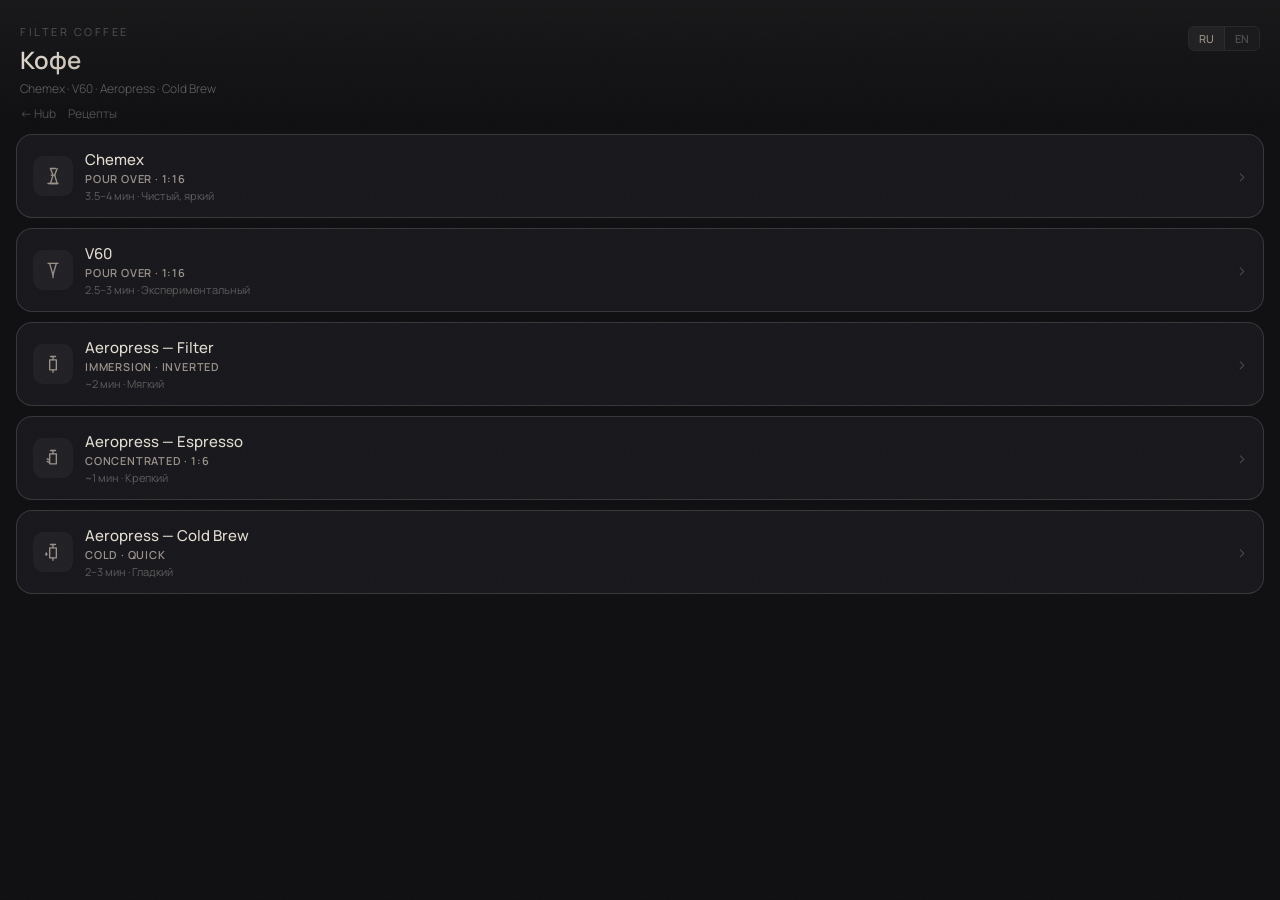
==== commit f365294c: "Add DESIGN.md, replace emoji with SVGs, fix nutrition/spacing/filters - Add comprehensive design sys" ====
--- a/coffee.html
+++ b/coffee.html
@@ -7,7 +7,7 @@
 <meta name="theme-color" content="#0f0f12">
 <title>Кофе / Coffee</title>
 <link rel="stylesheet" href="style.css">
-<style>:root{--accent:#8B5A2B;--br:#8B5A2B;--br-dim:rgba(139,90,43,.25);--br-bg:rgba(139,90,43,.08)}</style>
+<style>:root{--accent:#9b928a;--br:#9b928a;--br-dim:rgba(155,146,138,.25);--br-bg:rgba(155,146,138,.08)}</style>
 </head>
 <body>
 
@@ -15,11 +15,11 @@
   <div class="header-top">
     <div>
       <div class="header-sub">Filter Coffee</div>
-      <h1 id="hTitle">☕ Кофе</h1>
+      <h1 id="hTitle">Кофе</h1>
       <div class="header-desc">Chemex · V60 · Aeropress · Cold Brew</div>
       <div class="header-links">
         <a class="header-link" href="index.html">← Hub</a>
-        <a class="header-link" href="recipes.html" id="hRecipes">🍲 Рецепты</a>
+        <a class="header-link" href="recipes.html" id="hRecipes">Рецепты</a>
       </div>
     </div>
     <div class="lang-toggle">
@@ -36,16 +36,24 @@
 function t(o){if(!o)return'';if(typeof o==='string')return o;return o[lang]||o.ru||o.en||'';}
 
 const UI={
-  title:{ru:"☕ Кофе",en:"☕ Coffee"},
-  recipes:{ru:"🍲 Рецепты",en:"🍲 Recipes"},
+  title:{ru:"Кофе",en:"Coffee"},
+  recipes:{ru:"Рецепты",en:"Recipes"},
   coffee:{ru:"Кофе",en:"Coffee"},
   recipe:{ru:"Рецепт",en:"Recipe"},
   grind:{ru:"Помол",en:"Grind"},
 };
 
+const METHOD_ICONS={
+  chemex:`<svg viewBox="0 0 24 24"><path d="M9 3h6"/><path d="M9 3l3 8-3 10h8l-3-10 3-8"/><path d="M6 21h12"/><path d="M10 11h4"/></svg>`,
+  v60:`<svg viewBox="0 0 24 24"><path d="M6 4h12"/><path d="M8 4l4 14 4-14"/><path d="M12 18v3"/></svg>`,
+  "aero-filter":`<svg viewBox="0 0 24 24"><path d="M8 7h8v12H8z"/><path d="M12 3v4"/><path d="M9 3h6"/><path d="M12 19v3"/></svg>`,
+  "aero-espresso":`<svg viewBox="0 0 24 24"><path d="M8 7h8v12H8z"/><path d="M12 3v4"/><path d="M9 3h6"/><path d="M5 13l2 1"/><path d="M5 16l2 1"/></svg>`,
+  "aero-cold":`<svg viewBox="0 0 24 24"><path d="M8 7h8v12H8z"/><path d="M12 3v4"/><path d="M9 3h6"/><path d="M12 19v3"/><path d="M4 13v3"/><path d="M3 14.5h2"/></svg>`
+};
+
 const M=[
   {
-    id:"chemex",emoji:"⏳",name:"Chemex",style:"Pour Over · 1:16",
+    id:"chemex",name:"Chemex",style:"Pour Over · 1:16",
     meta:{ru:"3.5–4 мин · Чистый, яркий",en:"3.5–4 min · Clean, bright"},
     ratio:16,dd:45,presets:[30,36,45],
     grind:65,grindT:{ru:"Средне-крупный",en:"Medium-coarse"},
@@ -59,7 +67,7 @@
     notes:{ru:"Фильтр промыть горячей водой (убирает бумажный вкус). Лить медленно, тонкой струёй.",en:"Rinse filter with hot water (removes paper taste). Pour slowly, thin stream."}
   },
   {
-    id:"v60",emoji:"🔻",name:"V60",style:"Pour Over · 1:16",
+    id:"v60",name:"V60",style:"Pour Over · 1:16",
     meta:{ru:"2.5–3 мин · Экспериментальный",en:"2.5–3 min · Experimental"},
     ratio:16,dd:15,presets:[12,15,20],
     grind:50,grindT:{ru:"Средний",en:"Medium"},
@@ -72,7 +80,7 @@
     notes:{ru:"Пока нет любимого рецепта — экспериментируй! Помол чуть мельче чем Chemex. Swirl после bloom.",en:"No favorite recipe yet — experiment! Grind slightly finer than Chemex. Swirl after bloom."}
   },
   {
-    id:"aero-filter",emoji:"🔄",name:"Aeropress — Filter",style:"Immersion · Inverted",
+    id:"aero-filter",name:"Aeropress — Filter",style:"Immersion · Inverted",
     meta:{ru:"~2 мин · Мягкий",en:"~2 min · Smooth"},
     ratio:16,dd:15,presets:[12,15,18],
     grind:45,grindT:{ru:"Средний",en:"Medium"},
@@ -85,7 +93,7 @@
     notes:{ru:"Inverted method: поршень снизу, аэропресс перевёрнут. Флип на кружку в 1:00.",en:"Inverted method: plunger at bottom, flip onto cup at 1:00."}
   },
   {
-    id:"aero-espresso",emoji:"💥",name:"Aeropress — Espresso",style:"Concentrated · 1:6",
+    id:"aero-espresso",name:"Aeropress — Espresso",style:"Concentrated · 1:6",
     meta:{ru:"~1 мин · Крепкий",en:"~1 min · Strong"},
     ratio:6,dd:18,presets:[15,18,20],
     grind:25,grindT:{ru:"Мелкий",en:"Fine"},
@@ -98,7 +106,7 @@
     notes:{ru:"Максимальное давление. Разбавить водой = американо, молоком = латте.",en:"Maximum pressure. Dilute with water = americano, milk = latte."}
   },
   {
-    id:"aero-cold",emoji:"🧊",name:"Aeropress — Cold Brew",style:"Cold · Quick",
+    id:"aero-cold",name:"Aeropress — Cold Brew",style:"Cold · Quick",
     meta:{ru:"2–3 мин · Гладкий",en:"2–3 min · Smooth"},
     ratio:8,dd:20,presets:[15,20,25],
     grind:25,grindT:{ru:"Мелкий",en:"Fine"},
@@ -131,7 +139,6 @@
   updateBrewRing(id);
 }
 function updateBrewRing(id){
-  const el=document.getElementById('brew-'+id);if(!el)return;
   const b=brewTimers[id],m=M.find(x=>x.id===id);if(!b||!m)return;
   const dose=getDose(m),data=m.calc(dose);
   const times=data.pours.map(p=>parseTime(p.time));
@@ -140,19 +147,26 @@
   const pct=Math.min((b.elapsed/totalEst)*100,100);
   const done=b.elapsed>=totalEst;
   if(done&&b.iv){clearInterval(b.iv);b.iv=null;b.done=true;}
-  const ring=el.querySelector('.timer-ring');
-  const inner=el.querySelector('.timer-inner');
-  const hint=el.querySelector('.timer-hint');
-  ring.style.background=`conic-gradient(${done?'var(--vegan)':'var(--br,var(--accent))'} ${pct}%, rgba(255,255,255,0.1) ${pct}%)`;
-  inner.style.color=done?'var(--vegan)':'var(--text)';
-  inner.textContent=done?'\u2713':fmtTime(b.elapsed);
-  hint.textContent=done?(lang==='ru'?'готово — нажми для сброса':'done — tap to reset'):b.iv?(lang==='ru'?'пауза':'tap to pause'):(lang==='ru'?'старт':'tap to start');
+  // update brew ring if expanded
+  const el=document.getElementById('brew-'+id);
+  if(el){
+    const ring=el.querySelector('.timer-ring');
+    const inner=el.querySelector('.timer-inner');
+    const hint=el.querySelector('.timer-hint');
+    ring.style.background=`conic-gradient(${done?'var(--vegan)':'var(--br,var(--accent))'} ${pct}%, rgba(255,255,255,0.1) ${pct}%)`;
+    inner.style.color=done?'var(--vegan)':'var(--text)';
+    inner.textContent=done?'\u2713':fmtTime(b.elapsed);
+    hint.textContent=done?(lang==='ru'?'готово — нажми для сброса':'done — tap to reset'):b.iv?(lang==='ru'?'пауза':'tap to pause'):(lang==='ru'?'старт':'tap to start');
+  }
   // highlight active pour
   const pours=document.querySelectorAll('#m-'+id+' .pour');
   pours.forEach((p,i)=>{
     const start=times[i],next=times[i+1]||totalEst;
     p.classList.toggle('active',b.iv&&b.elapsed>=start&&b.elapsed<next);
   });
+  // update collapsed card meta
+  const meta=document.querySelector('#m-'+id+' .m-meta .brew-running');
+  if(meta)meta.textContent=done?'\u2713':fmtTime(b.elapsed);
 }
 
 function render(){
@@ -163,13 +177,13 @@
   document.getElementById('methods').innerHTML=M.map((m,idx)=>{
     const isOpen=openMethod===m.id,dose=getDose(m),data=m.calc(dose);
     let total=0;
-    return `<div class="method${isOpen?' open':''}" id="m-${m.id}" style="animation:fadeUp .3s ease ${idx*.05}s both">
+    return `<div class="method${isOpen?' open':''}" id="m-${m.id}">
       <div class="m-top" onclick="toggle('${m.id}')">
-        <div class="m-emoji">${m.emoji}</div>
+        <div class="m-emoji">${METHOD_ICONS[m.id]||''}</div>
         <div class="m-body">
           <div class="m-name">${m.name}</div>
           <div class="m-style">${m.style}</div>
-          <div class="m-meta">⏱ ${t(m.meta)}</div>
+          <div class="m-meta">${t(m.meta)}${brewTimers[m.id]?.iv?` · <span class="brew-running">${fmtTime(brewTimers[m.id].elapsed)}</span>`:brewTimers[m.id]?.done?` · <span class="brew-running">✓</span>`:''}</div>
         </div>
         <div class="m-arrow">›</div>
       </div>
@@ -190,10 +204,11 @@
           <span class="grind-text">${t(m.grindT)}</span>
         </div>
         <div class="brew-timer" id="brew-${m.id}">
+          <span class="brew-timer-label">${lang==='ru'?'Таймер':'Timer'}</span>
           <div class="timer-ring" onclick="toggleBrew('${m.id}')" style="background:conic-gradient(var(--br,var(--accent)) 0%, rgba(255,255,255,0.1) 0%)">
-            <div class="timer-inner">${brewTimers[m.id]?fmtTime(brewTimers[m.id].elapsed):'0:00'}</div>
+            <div class="timer-inner" style="color:${brewTimers[m.id]?.done?'var(--vegan)':'var(--text)'}">${brewTimers[m.id]?fmtTime(brewTimers[m.id].elapsed):'0:00'}</div>
           </div>
-          <span class="timer-hint">${lang==='ru'?'старт':'tap to start'}</span>
+          <span class="timer-hint">${brewTimers[m.id]?.done?(lang==='ru'?'готово — нажми для сброса':'done — tap to reset'):brewTimers[m.id]?.iv?(lang==='ru'?'пауза':'tap to pause'):(lang==='ru'?'старт':'tap to start')}</span>
         </div>
         <div class="pours">
           <div class="pour-header">${t(UI.recipe)} · ${t(m.temp)}</div>
--- a/style.css
+++ b/style.css
@@ -1,7 +1,7 @@
 /* ========== DESIGN SYSTEM v2 ========== */
 /* Manrope · 3-color palette · noise texture · 16px radius */
 
-@import url('https://fonts.googleapis.com/css2?family=Manrope:wght@300;400;500;600;700&family=JetBrains+Mono:wght@400;500;600&display=swap');
+@import url('https://fonts.googleapis.com/css2?family=Manrope:wght@300;400;500;600&family=JetBrains+Mono:wght@400;500;600&display=swap');
 
 *{margin:0;padding:0;box-sizing:border-box;-webkit-tap-highlight-color:transparent}
 
@@ -69,7 +69,8 @@
 .tag-hprot{background:rgba(196,145,126,.1);color:var(--hprot)}
 
 /* Ingredient filter */
-.ing-toggle{padding:4px 10px;border-radius:6px;border:1px solid rgba(255,255,255,.05);background:rgba(255,255,255,.02);color:rgba(255,255,255,.25);font-size:11px;font-weight:400;cursor:pointer;font-family:inherit;transition:all .15s}
+.ing-toggle{padding:4px 10px;border-radius:6px;border:1px solid rgba(255,255,255,.1);background:rgba(255,255,255,.03);color:rgba(255,255,255,.35);font-size:11px;font-weight:500;cursor:pointer;font-family:inherit;transition:all .15s}
+.ing-toggle.open{border-color:rgba(255,255,255,.14);color:rgba(255,255,255,.45);background:rgba(255,255,255,.05)}
 .ing-toggle.has-active{border-color:color-mix(in srgb,var(--accent) 30%,transparent);color:var(--accent);background:color-mix(in srgb,var(--accent) 6%,transparent)}
 .ing-row{padding:2px 16px 10px;display:none;gap:5px;flex-wrap:wrap}
 .ing-row.open{display:flex}
@@ -77,7 +78,7 @@
 .ibtn.on{border-color:rgba(127,170,180,.3);color:var(--fast);background:rgba(127,170,180,.06)}
 
 /* Cards */
-.cards{padding:0 16px 100px;position:relative;z-index:1}
+.cards{padding:0 16px 20px;position:relative;z-index:1}
 .card{border-radius:var(--radius);padding:14px 16px;margin-bottom:8px;border:1px solid color-mix(in srgb,var(--c) 14%,transparent);background:var(--surface);cursor:pointer;transition:all .15s}
 .card:active{transform:scale(0.99)}
 .card-top{display:flex;gap:10px;align-items:center}
@@ -122,8 +123,8 @@
 .cook-back-btn{font-size:13px;color:rgba(255,255,255,.35);font-weight:500}
 
 /* Nutrition toggle */
-.nutrition-toggle{position:fixed;bottom:16px;right:16px;width:32px;height:32px;border-radius:50%;border:1px solid rgba(255,255,255,.06);background:rgba(15,15,18,.9);color:rgba(255,255,255,.2);font-size:13px;display:flex;align-items:center;justify-content:center;cursor:pointer;z-index:20;backdrop-filter:blur(8px);-webkit-backdrop-filter:blur(8px);transition:all .15s}
-.nutrition-toggle:active{transform:scale(0.9)}
+.nutrition-toggle{margin:0 auto 24px;padding:6px 14px;border-radius:6px;border:1px solid rgba(255,255,255,.06);background:rgba(255,255,255,.02);color:rgba(255,255,255,.15);font-size:11px;display:flex;align-items:center;justify-content:center;gap:6px;cursor:pointer;transition:all .15s;font-family:inherit}
+.nutrition-toggle:active{transform:scale(0.97)}
 .nutrition-toggle.off{color:rgba(255,255,255,.08)}
 body.hide-nutrition .cook-nutrition,body.hide-nutrition .card-protein{display:none}
 
@@ -154,10 +155,10 @@
 .cook-portions label{font-size:12px;opacity:.4}
 .cook-ing{padding:0 20px 16px}
 .cook-ing-title{font-size:11px;font-weight:600;text-transform:uppercase;letter-spacing:1px;opacity:.4;margin-bottom:8px}
-.cook-ing-list{display:grid;grid-template-columns:1fr 1fr;gap:2px 12px}
-.ci{font-size:13px;line-height:1.7;padding-left:14px;position:relative}
+.cook-ing-list{display:grid;grid-template-columns:1fr 1fr;gap:6px 12px}
+.ci{font-size:13px;line-height:1.5;padding-left:14px;position:relative}
 .ci::before{content:"·";position:absolute;left:2px;opacity:.3;font-weight:bold}
-.ci-a{font-family:'JetBrains Mono',monospace;font-weight:600;font-size:12px}
+.ci-a{font-family:'JetBrains Mono',monospace;font-weight:600;font-size:12px;margin-left:4px}
 .cook-steps{padding:0 16px 20px}
 .cs{border-radius:var(--radius);padding:16px;margin-bottom:10px;background:var(--surface);border:1px solid rgba(255,255,255,.06)}
 .cs.done{opacity:.5}
@@ -166,8 +167,7 @@
 .cs-n.dn{background:rgba(127,166,147,.12);color:var(--vegan)}
 .cs-t{flex:1;font-size:15px;line-height:1.6}
 .cs-t .hi{font-family:'JetBrains Mono',monospace;font-weight:600;font-size:13px;padding:1px 5px;border-radius:4px;background:color-mix(in srgb,var(--c) 8%,transparent);color:var(--c)}
-.cs-ck{width:28px;height:28px;border-radius:50%;border:2px solid rgba(255,255,255,.15);background:none;color:rgba(255,255,255,.2);cursor:pointer;display:flex;align-items:center;justify-content:center;font-size:14px;flex-shrink:0;transition:all .15s}
-.cs-ck.on{border-color:var(--vegan);background:var(--vegan);color:var(--bg)}
+.cs-top .check-btn{flex-shrink:0}
 .cook-tips{padding:0 16px 12px}
 .cook-tip{font-size:13px;line-height:1.6;font-style:italic;opacity:.5;padding:10px 14px;border-left:2px solid var(--c);border-radius:0 8px 8px 0;background:rgba(255,255,255,.02);margin-bottom:6px}
 .cook-nutrition{padding:12px 20px 60px}
@@ -181,7 +181,8 @@
 .tier-btn.active-min{border-color:var(--cool);background:rgba(127,166,147,.08);color:var(--cool)}
 .tier-btn.active-regular{border-color:var(--warm);background:rgba(201,168,126,.08);color:var(--warm)}
 .tier-btn.active-full{border-color:var(--pasta);background:rgba(180,154,196,.08);color:var(--pasta)}
-.tier-emoji{font-size:16px;margin-bottom:3px}
+.tier-emoji{margin-bottom:3px;display:flex;align-items:center;justify-content:center}
+.tier-emoji svg{width:18px;height:18px;stroke:currentColor;stroke-width:1.6;fill:none;stroke-linecap:round;stroke-linejoin:round}
 .tier-time{font-size:10px;opacity:.7;margin-top:1px}
 .exercises{padding:0 16px 90px}
 .ex-card{border-radius:var(--radius);padding:14px 16px;margin-bottom:10px;border:1px solid;transition:all .3s ease}
@@ -223,10 +224,11 @@
 /* ========== COFFEE ========== */
 
 .methods{padding:0 16px 60px}
-.method{border-radius:var(--radius);margin-bottom:10px;border:1px solid var(--br-dim,rgba(139,90,43,.25));background:var(--surface);overflow:hidden}
+.method{border-radius:var(--radius);margin-bottom:10px;border:1px solid var(--br-dim,rgba(155,146,138,.25));background:var(--surface);overflow:hidden}
 .m-top{display:flex;gap:12px;align-items:center;padding:14px 16px;cursor:pointer}
 .m-top:active{opacity:.8}
-.m-emoji{font-size:26px;width:40px;height:40px;display:flex;align-items:center;justify-content:center;background:rgba(255,255,255,.03);border-radius:var(--radius-sm);flex-shrink:0}
+.m-emoji{width:40px;height:40px;display:flex;align-items:center;justify-content:center;background:color-mix(in srgb,var(--br,var(--accent)) 8%,transparent);border-radius:var(--radius-sm);flex-shrink:0}
+.m-emoji svg{width:20px;height:20px;stroke:var(--br,var(--accent));stroke-width:1.6;fill:none;stroke-linecap:round;stroke-linejoin:round}
 .m-body{flex:1;min-width:0}
 .m-name{font-weight:500;font-size:15px}
 .m-style{font-size:11px;color:var(--br,var(--accent));font-weight:600;text-transform:uppercase;letter-spacing:.8px;margin-top:1px}
@@ -238,7 +240,7 @@
 
 .dose-row{display:flex;align-items:center;gap:10px;margin-bottom:16px;flex-wrap:wrap}
 .dose-label{font-size:13px;opacity:.5}
-.dose-input{width:58px;padding:7px 6px;border-radius:8px;border:1.5px solid var(--br-dim,rgba(139,90,43,.25));background:rgba(255,255,255,.04);color:var(--text);font-family:'JetBrains Mono',monospace;font-size:15px;font-weight:600;text-align:center}
+.dose-input{width:58px;padding:7px 6px;border-radius:8px;border:1.5px solid var(--br-dim,rgba(155,146,138,.25));background:rgba(255,255,255,.04);color:var(--text);font-family:'JetBrains Mono',monospace;font-size:15px;font-weight:600;text-align:center}
 .dose-input:focus{outline:none;border-color:var(--br,var(--accent))}
 .dose-unit{font-size:13px;opacity:.4}
 .dose-arrow{font-size:14px;opacity:.35;margin:0 2px}
@@ -247,7 +249,7 @@
 
 .presets{display:flex;gap:6px;margin-bottom:16px}
 .preset{padding:5px 12px;border-radius:6px;border:1px solid rgba(255,255,255,.06);background:rgba(255,255,255,.03);color:rgba(255,255,255,.35);font-size:11px;font-weight:600;cursor:pointer;font-family:'JetBrains Mono',monospace;transition:all .12s}
-.preset.active{border-color:var(--br-dim,rgba(139,90,43,.25));color:var(--br,var(--accent));background:var(--br-bg,rgba(139,90,43,.08))}
+.preset.active{border-color:var(--br-dim,rgba(155,146,138,.25));color:var(--br,var(--accent));background:var(--br-bg,rgba(155,146,138,.08))}
 
 .grind-row{display:flex;align-items:center;gap:8px;margin-bottom:12px}
 .grind-label{font-size:11px;opacity:.4}
@@ -267,6 +269,8 @@
 .note{font-size:12px;line-height:1.6;font-style:italic;opacity:.45;padding:10px 14px;border-left:2px solid var(--br,var(--accent));border-radius:0 8px 8px 0;background:color-mix(in srgb,var(--br,var(--accent)) 3%,transparent);margin-top:8px}
 
 /* Coffee brew timer */
-.brew-timer{display:flex;align-items:center;gap:12px;padding:12px 14px;margin-bottom:12px;border-radius:var(--radius-sm);border:1px solid rgba(255,255,255,.06);background:rgba(255,255,255,.02)}
-.brew-timer-btn{padding:6px 14px;border-radius:6px;border:1px solid var(--br-dim,rgba(139,90,43,.25));background:var(--br-bg,rgba(139,90,43,.08));color:var(--br,var(--accent));font-size:12px;font-weight:600;cursor:pointer;font-family:inherit;transition:all .12s}
-.brew-timer-btn:active{transform:scale(0.97)}+.brew-timer{display:flex;flex-direction:column;align-items:center;gap:8px;padding:16px 14px;margin-bottom:16px;border-radius:var(--radius-sm);border:1px solid rgba(255,255,255,.06);background:rgba(255,255,255,.02)}
+.brew-timer .timer-ring{width:64px;height:64px}
+.brew-timer .timer-inner{width:52px;height:52px;font-size:15px}
+.brew-timer-label{font-size:10px;text-transform:uppercase;letter-spacing:1.5px;opacity:.3;font-weight:600}
+.brew-running{font-family:'JetBrains Mono',monospace;font-size:11px;color:var(--br,var(--accent));font-weight:600}
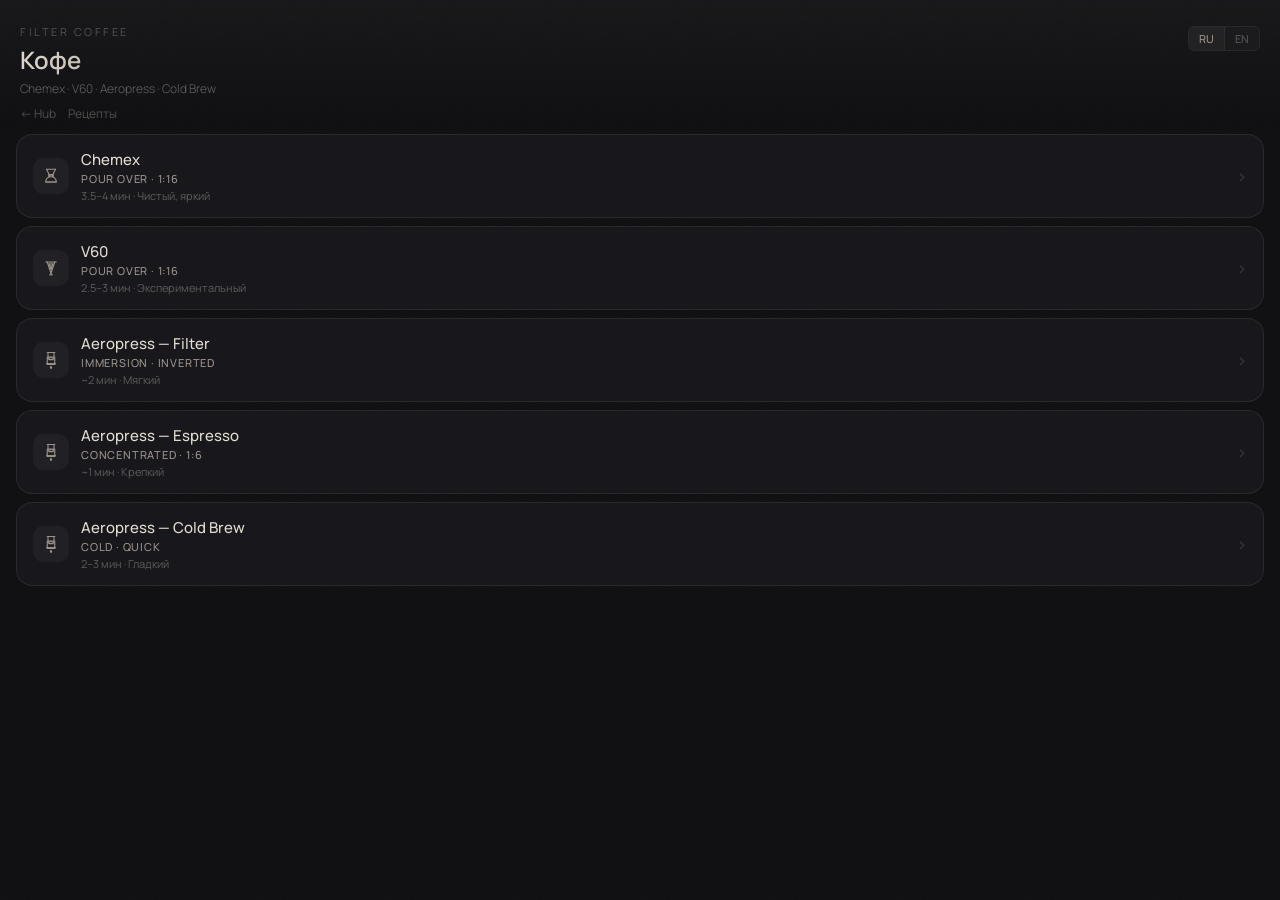
==== commit ce8384cd: "Add icons.js, migrate all pages to shared icon library, restore missing CSS - New icons.js with all " ====
--- a/coffee.html
+++ b/coffee.html
@@ -7,7 +7,7 @@
 <meta name="theme-color" content="#0f0f12">
 <title>Кофе / Coffee</title>
 <link rel="stylesheet" href="style.css">
-<style>:root{--accent:#9b928a;--br:#9b928a;--br-dim:rgba(155,146,138,.25);--br-bg:rgba(155,146,138,.08)}</style>
+<style>:root{--accent:#9b928a}</style>
 </head>
 <body>
 
@@ -30,6 +30,7 @@
 </div>
 <div class="methods" id="methods"></div>
 
+<script src="icons.js"></script>
 <script>
 let lang=localStorage.getItem('lang')||'ru';
 function setLang(l){lang=l;localStorage.setItem('lang',l);render();updateURL();}
@@ -43,13 +44,7 @@
   grind:{ru:"Помол",en:"Grind"},
 };
 
-const METHOD_ICONS={
-  chemex:`<svg viewBox="0 0 24 24"><path d="M9 3h6"/><path d="M9 3l3 8-3 10h8l-3-10 3-8"/><path d="M6 21h12"/><path d="M10 11h4"/></svg>`,
-  v60:`<svg viewBox="0 0 24 24"><path d="M6 4h12"/><path d="M8 4l4 14 4-14"/><path d="M12 18v3"/></svg>`,
-  "aero-filter":`<svg viewBox="0 0 24 24"><path d="M8 7h8v12H8z"/><path d="M12 3v4"/><path d="M9 3h6"/><path d="M12 19v3"/></svg>`,
-  "aero-espresso":`<svg viewBox="0 0 24 24"><path d="M8 7h8v12H8z"/><path d="M12 3v4"/><path d="M9 3h6"/><path d="M5 13l2 1"/><path d="M5 16l2 1"/></svg>`,
-  "aero-cold":`<svg viewBox="0 0 24 24"><path d="M8 7h8v12H8z"/><path d="M12 3v4"/><path d="M9 3h6"/><path d="M12 19v3"/><path d="M4 13v3"/><path d="M3 14.5h2"/></svg>`
-};
+function coffeeIcon(id){return ICONS.coffee[id]||(id.startsWith('aero')?ICONS.coffee.aeropress:null)||ICONS.coffee.chemex;}
 
 const M=[
   {
@@ -153,7 +148,7 @@
     const ring=el.querySelector('.timer-ring');
     const inner=el.querySelector('.timer-inner');
     const hint=el.querySelector('.timer-hint');
-    ring.style.background=`conic-gradient(${done?'var(--vegan)':'var(--br,var(--accent))'} ${pct}%, rgba(255,255,255,0.1) ${pct}%)`;
+    ring.style.background=`conic-gradient(${done?'var(--vegan)':'var(--accent)'} ${pct}%, rgba(255,255,255,0.1) ${pct}%)`;
     inner.style.color=done?'var(--vegan)':'var(--text)';
     inner.textContent=done?'\u2713':fmtTime(b.elapsed);
     hint.textContent=done?(lang==='ru'?'готово — нажми для сброса':'done — tap to reset'):b.iv?(lang==='ru'?'пауза':'tap to pause'):(lang==='ru'?'старт':'tap to start');
@@ -179,7 +174,7 @@
     let total=0;
     return `<div class="method${isOpen?' open':''}" id="m-${m.id}">
       <div class="m-top" onclick="toggle('${m.id}')">
-        <div class="m-emoji">${METHOD_ICONS[m.id]||''}</div>
+        <div class="m-emoji">${coffeeIcon(m.id)}</div>
         <div class="m-body">
           <div class="m-name">${m.name}</div>
           <div class="m-style">${m.style}</div>
@@ -205,7 +200,7 @@
         </div>
         <div class="brew-timer" id="brew-${m.id}">
           <span class="brew-timer-label">${lang==='ru'?'Таймер':'Timer'}</span>
-          <div class="timer-ring" onclick="toggleBrew('${m.id}')" style="background:conic-gradient(var(--br,var(--accent)) 0%, rgba(255,255,255,0.1) 0%)">
+          <div class="timer-ring" onclick="toggleBrew('${m.id}')" style="background:conic-gradient(var(--accent) 0%, rgba(255,255,255,0.1) 0%)">
             <div class="timer-inner" style="color:${brewTimers[m.id]?.done?'var(--vegan)':'var(--text)'}">${brewTimers[m.id]?fmtTime(brewTimers[m.id].elapsed):'0:00'}</div>
           </div>
           <span class="timer-hint">${brewTimers[m.id]?.done?(lang==='ru'?'готово — нажми для сброса':'done — tap to reset'):brewTimers[m.id]?.iv?(lang==='ru'?'пауза':'tap to pause'):(lang==='ru'?'старт':'tap to start')}</span>
--- a/style.css
+++ b/style.css
@@ -1,5 +1,6 @@
 /* ========== DESIGN SYSTEM v2 ========== */
-/* Manrope · 3-color palette · noise texture · 16px radius */
+/* Manrope (300-600) + JetBrains Mono · 3-color palette · noise · 16px radius */
+/* Icons: <script src="icons.js"></script> — see icons.js for all SVGs */
 
 @import url('https://fonts.googleapis.com/css2?family=Manrope:wght@300;400;500;600&family=JetBrains+Mono:wght@400;500;600&display=swap');
 
@@ -29,14 +30,12 @@
 
 body{background:var(--bg);color:var(--text);font-family:'Manrope','Helvetica Neue',sans-serif;min-height:100vh;overflow-x:hidden;position:relative}
 
-/* Noise */
+/* Noise overlay */
 body::before{content:'';position:fixed;inset:0;background:url("data:image/svg+xml,%3Csvg viewBox='0 0 256 256' xmlns='http://www.w3.org/2000/svg'%3E%3Cfilter id='n'%3E%3CfeTurbulence type='fractalNoise' baseFrequency='0.9' numOctaves='4' stitchTiles='stitch'/%3E%3C/filter%3E%3Crect width='100%25' height='100%25' filter='url(%23n)' opacity='0.025'/%3E%3C/svg%3E");background-size:128px;pointer-events:none;z-index:0}
 
 .mono{font-family:'JetBrains Mono',monospace}
 
-/* ========== SHARED COMPONENTS ========== */
-
-/* Header */
+/* ===== HEADER ===== */
 .header{padding:24px 20px 12px;background:linear-gradient(180deg,color-mix(in srgb,var(--accent) 6%,transparent) 0%,transparent 100%);position:relative;z-index:1}
 .header-top{display:flex;justify-content:space-between;align-items:flex-start}
 .header-sub{font-size:11px;text-transform:uppercase;letter-spacing:2.5px;opacity:.3;font-weight:400;margin-bottom:4px}
@@ -46,13 +45,13 @@
 .header-link{font-size:12px;opacity:.3;text-decoration:none;color:var(--text);font-weight:400}
 .header-link:hover{opacity:.5}
 
-/* Lang toggle */
+/* ===== LANG TOGGLE ===== */
 .lang-toggle{display:flex;border-radius:6px;overflow:hidden;border:1px solid rgba(255,255,255,.08);flex-shrink:0;margin-top:2px}
 .lang-btn{padding:4px 10px;font-size:11px;font-weight:500;background:rgba(255,255,255,.02);color:rgba(255,255,255,.25);cursor:pointer;border:none;font-family:inherit;transition:all .12s}
 .lang-btn.active{background:color-mix(in srgb,var(--accent) 10%,transparent);color:var(--accent)}
 .lang-btn:first-child{border-right:1px solid rgba(255,255,255,.05)}
 
-/* Filters */
+/* ===== FILTERS ===== */
 .filters{padding:8px 16px 6px;display:flex;gap:6px;overflow-x:auto;scrollbar-width:none;-webkit-overflow-scrolling:touch;position:relative;z-index:1}
 .filters::-webkit-scrollbar{display:none}
 .fbtn{flex-shrink:0;padding:6px 12px;border-radius:8px;border:1px solid rgba(255,255,255,.06);background:rgba(255,255,255,.02);color:rgba(255,255,255,.3);font-size:11px;font-weight:500;cursor:pointer;transition:all .15s;font-family:inherit;white-space:nowrap}
@@ -61,29 +60,31 @@
 .tbtn{padding:4px 10px;border-radius:6px;border:1px solid rgba(255,255,255,.05);background:rgba(255,255,255,.02);color:rgba(255,255,255,.25);font-size:11px;font-weight:400;cursor:pointer;transition:all .15s;font-family:inherit}
 .tbtn.on{border-color:color-mix(in srgb,var(--c) 30%,transparent);color:var(--c);background:color-mix(in srgb,var(--c) 6%,transparent)}
 
-/* Dietary tags */
+/* ===== DIETARY TAGS ===== */
 .card-tag{font-size:9px;font-weight:600;padding:2px 6px;border-radius:4px;text-transform:uppercase;letter-spacing:.5px}
 .tag-vegan{background:rgba(127,166,147,.1);color:var(--vegan)}
 .tag-gf{background:rgba(201,168,126,.08);color:var(--gf)}
 .tag-fast{background:rgba(127,170,180,.1);color:var(--fast)}
 .tag-hprot{background:rgba(196,145,126,.1);color:var(--hprot)}
 
-/* Ingredient filter */
-.ing-toggle{padding:4px 10px;border-radius:6px;border:1px solid rgba(255,255,255,.1);background:rgba(255,255,255,.03);color:rgba(255,255,255,.35);font-size:11px;font-weight:500;cursor:pointer;font-family:inherit;transition:all .15s}
-.ing-toggle.open{border-color:rgba(255,255,255,.14);color:rgba(255,255,255,.45);background:rgba(255,255,255,.05)}
+/* ===== INGREDIENT FILTER ===== */
+.ing-toggle{padding:4px 10px;border-radius:6px;border:1px solid rgba(255,255,255,.05);background:rgba(255,255,255,.02);color:rgba(255,255,255,.25);font-size:11px;font-weight:400;cursor:pointer;font-family:inherit;transition:all .15s}
 .ing-toggle.has-active{border-color:color-mix(in srgb,var(--accent) 30%,transparent);color:var(--accent);background:color-mix(in srgb,var(--accent) 6%,transparent)}
 .ing-row{padding:2px 16px 10px;display:none;gap:5px;flex-wrap:wrap}
 .ing-row.open{display:flex}
 .ibtn{padding:3px 9px;border-radius:5px;border:1px solid rgba(255,255,255,.05);background:rgba(255,255,255,.02);color:rgba(255,255,255,.25);font-size:10px;font-weight:400;cursor:pointer;font-family:inherit;transition:all .12s}
 .ibtn.on{border-color:rgba(127,170,180,.3);color:var(--fast);background:rgba(127,170,180,.06)}
 
-/* Cards */
-.cards{padding:0 16px 20px;position:relative;z-index:1}
+/* ===== CARDS ===== */
+.cards{padding:0 16px 100px;position:relative;z-index:1}
 .card{border-radius:var(--radius);padding:14px 16px;margin-bottom:8px;border:1px solid color-mix(in srgb,var(--c) 14%,transparent);background:var(--surface);cursor:pointer;transition:all .15s}
 .card:active{transform:scale(0.99)}
 .card-top{display:flex;gap:10px;align-items:center}
+
+/* Category icon */
 .card-icon{width:34px;height:34px;border-radius:var(--radius-sm);display:flex;align-items:center;justify-content:center;background:color-mix(in srgb,var(--c) 8%,transparent);flex-shrink:0}
-.card-icon svg{width:18px;height:18px;stroke:var(--c);stroke-width:1.6;fill:none;stroke-linecap:round;stroke-linejoin:round}
+.card-icon svg{width:18px;height:18px;stroke:var(--c);stroke-width:1.5;fill:none;stroke-linecap:round;stroke-linejoin:round}
+
 .card-body{flex:1;min-width:0}
 .card-name{font-weight:500;font-size:14px;line-height:1.3;color:var(--text)}
 .card-sub{font-size:11px;opacity:.35;font-style:italic;margin-top:1px;font-weight:300}
@@ -95,7 +96,7 @@
 .card-cook{display:inline-flex;align-items:center;gap:4px;margin-top:8px;padding:7px 16px;border-radius:8px;border:1px solid color-mix(in srgb,var(--c) 20%,transparent);background:color-mix(in srgb,var(--c) 5%,transparent);color:var(--c);font-size:12px;font-weight:500;cursor:pointer;font-family:inherit;transition:all .15s}
 .card-cook:active{transform:scale(0.97)}
 
-/* Stepper */
+/* ===== STEPPER ===== */
 .stepper{display:inline-flex;align-items:center;border-radius:8px;border:1px solid rgba(255,255,255,.08);overflow:hidden}
 .stepper-btn{width:36px;height:36px;display:flex;align-items:center;justify-content:center;background:rgba(255,255,255,.02);color:rgba(255,255,255,.35);font-size:18px;font-weight:500;cursor:pointer;border:none;font-family:inherit;transition:all .12s;user-select:none;-webkit-user-select:none}
 .stepper-btn:active{background:rgba(255,255,255,.06)}
@@ -103,51 +104,90 @@
 .stepper-val::-webkit-inner-spin-button,.stepper-val::-webkit-outer-spin-button{-webkit-appearance:none;margin:0}
 .stepper-val:focus{outline:none;background:rgba(255,255,255,.04)}
 
-/* Check / done button (shared) */
-.check-btn{width:28px;height:28px;border-radius:50%;border:2px solid rgba(255,255,255,.15);background:transparent;color:rgba(255,255,255,.2);cursor:pointer;display:flex;align-items:center;justify-content:center;font-size:14px;font-weight:bold;transition:all .2s}
-.check-btn.checked{border-color:var(--vegan);background:var(--vegan);color:var(--bg)}
-
-/* Timer ring (shared) */
-.timer-wrap{display:flex;align-items:center;gap:10px;margin-top:8px}
-.timer-ring{width:44px;height:44px;border-radius:50%;display:flex;align-items:center;justify-content:center;cursor:pointer;flex-shrink:0;background:conic-gradient(var(--warm) 0%,rgba(255,255,255,.1) 0%)}
-.timer-inner{width:36px;height:36px;border-radius:50%;background:var(--bg);display:flex;align-items:center;justify-content:center;font-family:'JetBrains Mono',monospace;font-size:11px;font-weight:600}
-.timer-hint{font-size:11px;opacity:.5;font-style:italic}
-
-/* View switching */
+/* ===== VIEW SWITCHING ===== */
 #browseView{display:block}#cookView{display:none}
 body.cooking #browseView{display:none}body.cooking #cookView{display:block}
 
-/* Cook bar */
+/* ===== COOK BAR ===== */
 .cook-bar{position:sticky;top:0;z-index:10;padding:12px 16px;background:linear-gradient(180deg,var(--bg) 80%,transparent);display:flex;align-items:center;justify-content:space-between}
 .cook-back{display:flex;align-items:center;gap:8px;cursor:pointer}
 .cook-back-btn{font-size:13px;color:rgba(255,255,255,.35);font-weight:500}
 
-/* Nutrition toggle */
-.nutrition-toggle{margin:0 auto 24px;padding:6px 14px;border-radius:6px;border:1px solid rgba(255,255,255,.06);background:rgba(255,255,255,.02);color:rgba(255,255,255,.15);font-size:11px;display:flex;align-items:center;justify-content:center;gap:6px;cursor:pointer;transition:all .15s;font-family:inherit}
-.nutrition-toggle:active{transform:scale(0.97)}
+/* ===== NUTRITION TOGGLE ===== */
+.nutrition-toggle{position:fixed;bottom:16px;right:16px;width:32px;height:32px;border-radius:50%;border:1px solid rgba(255,255,255,.06);background:rgba(15,15,18,.9);color:rgba(255,255,255,.2);font-size:13px;display:flex;align-items:center;justify-content:center;cursor:pointer;z-index:20;backdrop-filter:blur(8px);-webkit-backdrop-filter:blur(8px);transition:all .15s}
+.nutrition-toggle:active{transform:scale(0.9)}
 .nutrition-toggle.off{color:rgba(255,255,255,.08)}
 body.hide-nutrition .cook-nutrition,body.hide-nutrition .card-protein{display:none}
 
-/* Share */
+/* ===== SHARE ===== */
 .share-btn{margin-top:8px;padding:6px 14px;border-radius:8px;border:1px solid color-mix(in srgb,var(--c) 16%,transparent);background:color-mix(in srgb,var(--c) 4%,transparent);color:var(--c);font-size:12px;font-weight:500;cursor:pointer;font-family:inherit;transition:all .15s}
 .share-btn:active{transform:scale(0.97)}
 
-/* Empty state */
+/* ===== EMPTY STATE ===== */
 .nothing{text-align:center;padding:60px 20px;opacity:.2;font-size:14px;font-weight:300}
 
-/* Bottom bar */
+/* ===== COFFEE PAGE ===== */
+.methods{padding:0 16px 60px;position:relative;z-index:1}
+.method{border-radius:var(--radius);margin-bottom:8px;border:1px solid color-mix(in srgb,var(--accent) 14%,transparent);background:var(--surface);overflow:hidden}
+.m-top{display:flex;gap:12px;align-items:center;padding:14px 16px;cursor:pointer}
+.m-top:active{opacity:.8}
+.m-emoji{width:36px;height:36px;display:flex;align-items:center;justify-content:center;background:color-mix(in srgb,var(--accent) 8%,transparent);border-radius:var(--radius-sm);flex-shrink:0}
+.m-emoji svg{width:18px;height:18px;stroke:var(--accent);stroke-width:1.5;fill:none;stroke-linecap:round;stroke-linejoin:round}
+.m-body{flex:1;min-width:0}
+.m-name{font-weight:500;font-size:15px}
+.m-style{font-size:11px;color:var(--accent);font-weight:500;text-transform:uppercase;letter-spacing:.8px;margin-top:1px}
+.m-meta{font-size:11px;opacity:.35;margin-top:2px}
+.m-arrow{color:rgba(255,255,255,.15);font-size:18px;flex-shrink:0;transition:transform .2s}
+.method.open .m-arrow{transform:rotate(90deg)}
+.m-detail{display:none;padding:0 16px 16px}
+.method.open .m-detail{display:block}
+.dose-row{display:flex;align-items:center;gap:10px;margin-bottom:16px;flex-wrap:wrap}
+.dose-label{font-size:13px;opacity:.5}
+.dose-input{width:58px;padding:7px 6px;border-radius:8px;border:1.5px solid color-mix(in srgb,var(--accent) 25%,transparent);background:rgba(255,255,255,.04);color:var(--text);font-family:'JetBrains Mono',monospace;font-size:15px;font-weight:600;text-align:center}
+.dose-input:focus{outline:none;border-color:var(--accent)}
+.dose-unit{font-size:13px;opacity:.4}
+.dose-arrow{font-size:14px;opacity:.35;margin:0 2px}
+.dose-water{font-family:'JetBrains Mono',monospace;font-size:16px;font-weight:600;color:var(--accent)}
+.dose-water-unit{font-size:13px;opacity:.4}
+.presets{display:flex;gap:6px;margin-bottom:16px}
+.preset{padding:5px 12px;border-radius:6px;border:1px solid rgba(255,255,255,.06);background:rgba(255,255,255,.03);color:rgba(255,255,255,.3);font-size:11px;font-weight:600;cursor:pointer;font-family:'JetBrains Mono',monospace;transition:all .12s}
+.preset.active{border-color:color-mix(in srgb,var(--accent) 25%,transparent);color:var(--accent);background:color-mix(in srgb,var(--accent) 8%,transparent)}
+.grind-row{display:flex;align-items:center;gap:8px;margin-bottom:12px}
+.grind-label{font-size:11px;opacity:.4}
+.grind-bar{flex:1;height:6px;border-radius:3px;background:rgba(255,255,255,.06);overflow:hidden}
+.grind-fill{height:100%;border-radius:3px;background:var(--accent);transition:width .3s}
+.grind-text{font-size:11px;font-weight:500;color:var(--accent);min-width:70px;text-align:right}
+.pours{border-radius:var(--radius-sm);background:rgba(255,255,255,.02);border:1px solid rgba(255,255,255,.05);overflow:hidden;margin-bottom:12px}
+.pour-header{padding:10px 14px;font-size:10px;font-weight:500;text-transform:uppercase;letter-spacing:1px;color:var(--accent);opacity:.6;border-bottom:1px solid rgba(255,255,255,.04)}
+.pour{display:flex;align-items:center;gap:10px;padding:10px 14px;border-bottom:1px solid rgba(255,255,255,.03)}
+.pour:last-child{border-bottom:none}
+.pour.active{background:color-mix(in srgb,var(--accent) 5%,transparent)}
+.pour-time{font-family:'JetBrains Mono',monospace;font-size:12px;color:rgba(255,255,255,.3);min-width:42px;flex-shrink:0}
+.pour-amount{font-family:'JetBrains Mono',monospace;font-weight:600;font-size:14px;color:var(--text);min-width:55px;flex-shrink:0}
+.pour-note{font-size:12px;opacity:.45;line-height:1.4}
+.pour-total{font-family:'JetBrains Mono',monospace;font-size:12px;color:var(--accent);opacity:.5;padding:6px 14px;text-align:right}
+.note{font-size:12px;line-height:1.6;font-style:italic;opacity:.4;padding:10px 14px;border-left:2px solid var(--accent);border-radius:0 8px 8px 0;background:color-mix(in srgb,var(--accent) 3%,transparent);margin-top:8px}
+
+/* Brew timer */
+.brew-timer{display:flex;align-items:center;gap:12px;margin-bottom:16px}
+.brew-timer-label{font-size:11px;opacity:.4;font-weight:400}
+.timer-wrap{display:flex;align-items:center;gap:10px;margin-top:8px}
+.timer-ring{width:44px;height:44px;border-radius:50%;display:flex;align-items:center;justify-content:center;cursor:pointer;transition:all .15s}
+.timer-ring:active{transform:scale(0.95)}
+.timer-inner{width:36px;height:36px;border-radius:50%;background:var(--surface);display:flex;align-items:center;justify-content:center;font-family:'JetBrains Mono',monospace;font-size:11px;font-weight:600}
+.timer-hint{font-size:10px;opacity:.3}
+.brew-running{color:var(--accent);font-family:'JetBrains Mono',monospace;font-weight:600}
+
+/* ===== CHECK BUTTON ===== */
+.check-btn{width:28px;height:28px;border-radius:50%;border:2px solid rgba(255,255,255,.15);background:transparent;color:rgba(255,255,255,.2);cursor:pointer;display:flex;align-items:center;justify-content:center;font-size:14px;font-weight:bold;transition:all .2s}
+.check-btn.checked{border-color:var(--vegan);background:var(--vegan);color:var(--bg)}
+
+/* ===== UTILITY ===== */
+.hidden{display:none}
 .bottom-bar{position:fixed;bottom:0;left:0;right:0;padding:12px 20px;background:linear-gradient(transparent,var(--bg) 30%);text-align:center}
 .bottom-bar div{font-size:11px;opacity:.3}
 
-.hidden{display:none}
-
-/* Entrance animation */
-@keyframes fadeUp{from{opacity:0;transform:translateY(6px)}to{opacity:1;transform:translateY(0)}}
-@media(prefers-reduced-motion:reduce){*{animation:none!important}}
-
-/* ========== RECIPES ========== */
-
-/* Cook mode */
+/* ===== RECIPES: COOK MODE ===== */
 .cook-hero{padding:8px 20px 16px}
 .cook-title{font-size:22px;font-weight:600;line-height:1.3}
 .cook-subtitle{font-size:13px;opacity:.4;font-style:italic;margin-top:2px}
@@ -174,15 +214,14 @@
 .cook-nutrition-row{font-size:11px;opacity:.25;font-family:'JetBrains Mono',monospace;text-align:center;letter-spacing:.3px}
 .cook-nutrition-row span{margin:0 6px}
 
-/* ========== WORKOUT ========== */
-
+/* ===== WORKOUT ===== */
 .tiers{display:flex;gap:8px;padding:0 20px 16px}
 .tier-btn{flex:1;padding:10px 8px;border-radius:10px;border:2px solid rgba(255,255,255,.08);background:rgba(255,255,255,.03);color:rgba(255,255,255,.4);font-size:12px;font-weight:600;cursor:pointer;transition:all .2s;font-family:inherit;text-align:center}
 .tier-btn.active-min{border-color:var(--cool);background:rgba(127,166,147,.08);color:var(--cool)}
 .tier-btn.active-regular{border-color:var(--warm);background:rgba(201,168,126,.08);color:var(--warm)}
 .tier-btn.active-full{border-color:var(--pasta);background:rgba(180,154,196,.08);color:var(--pasta)}
 .tier-emoji{margin-bottom:3px;display:flex;align-items:center;justify-content:center}
-.tier-emoji svg{width:18px;height:18px;stroke:currentColor;stroke-width:1.6;fill:none;stroke-linecap:round;stroke-linejoin:round}
+.tier-emoji svg{width:18px;height:18px;stroke:currentColor;stroke-width:1.5;fill:none;stroke-linecap:round;stroke-linejoin:round}
 .tier-time{font-size:10px;opacity:.7;margin-top:1px}
 .exercises{padding:0 16px 90px}
 .ex-card{border-radius:var(--radius);padding:14px 16px;margin-bottom:10px;border:1px solid;transition:all .3s ease}
@@ -202,8 +241,6 @@
 .swap-label{font-size:11px;color:rgba(255,255,255,.4);margin-bottom:6px;font-weight:600;text-transform:uppercase;letter-spacing:.8px}
 .swap-options{display:flex;flex-wrap:wrap;gap:6px}
 .swap-opt{padding:5px 10px;border-radius:6px;border:1px solid;background:rgba(255,255,255,.03);color:var(--text);font-size:12px;cursor:pointer;font-family:inherit}
-
-/* Workout categories */
 .cat-core{color:var(--warm)}
 .cat-glutes{color:var(--cool)}
 .cat-upper{color:var(--pasta)}
@@ -221,56 +258,6 @@
 .swap-border-upper{border-color:rgba(180,154,196,.25)}
 .swap-border-mobility{border-color:rgba(127,170,180,.25)}
 
-/* ========== COFFEE ========== */
-
-.methods{padding:0 16px 60px}
-.method{border-radius:var(--radius);margin-bottom:10px;border:1px solid var(--br-dim,rgba(155,146,138,.25));background:var(--surface);overflow:hidden}
-.m-top{display:flex;gap:12px;align-items:center;padding:14px 16px;cursor:pointer}
-.m-top:active{opacity:.8}
-.m-emoji{width:40px;height:40px;display:flex;align-items:center;justify-content:center;background:color-mix(in srgb,var(--br,var(--accent)) 8%,transparent);border-radius:var(--radius-sm);flex-shrink:0}
-.m-emoji svg{width:20px;height:20px;stroke:var(--br,var(--accent));stroke-width:1.6;fill:none;stroke-linecap:round;stroke-linejoin:round}
-.m-body{flex:1;min-width:0}
-.m-name{font-weight:500;font-size:15px}
-.m-style{font-size:11px;color:var(--br,var(--accent));font-weight:600;text-transform:uppercase;letter-spacing:.8px;margin-top:1px}
-.m-meta{font-size:11px;opacity:.35;margin-top:2px}
-.m-arrow{color:rgba(255,255,255,.2);font-size:18px;flex-shrink:0;transition:transform .2s}
-.method.open .m-arrow{transform:rotate(90deg)}
-.m-detail{display:none;padding:0 16px 16px}
-.method.open .m-detail{display:block}
-
-.dose-row{display:flex;align-items:center;gap:10px;margin-bottom:16px;flex-wrap:wrap}
-.dose-label{font-size:13px;opacity:.5}
-.dose-input{width:58px;padding:7px 6px;border-radius:8px;border:1.5px solid var(--br-dim,rgba(155,146,138,.25));background:rgba(255,255,255,.04);color:var(--text);font-family:'JetBrains Mono',monospace;font-size:15px;font-weight:600;text-align:center}
-.dose-input:focus{outline:none;border-color:var(--br,var(--accent))}
-.dose-unit{font-size:13px;opacity:.4}
-.dose-arrow{font-size:14px;opacity:.35;margin:0 2px}
-.dose-water{font-family:'JetBrains Mono',monospace;font-size:16px;font-weight:600;color:var(--br,var(--accent))}
-.dose-water-unit{font-size:13px;opacity:.4}
-
-.presets{display:flex;gap:6px;margin-bottom:16px}
-.preset{padding:5px 12px;border-radius:6px;border:1px solid rgba(255,255,255,.06);background:rgba(255,255,255,.03);color:rgba(255,255,255,.35);font-size:11px;font-weight:600;cursor:pointer;font-family:'JetBrains Mono',monospace;transition:all .12s}
-.preset.active{border-color:var(--br-dim,rgba(155,146,138,.25));color:var(--br,var(--accent));background:var(--br-bg,rgba(155,146,138,.08))}
-
-.grind-row{display:flex;align-items:center;gap:8px;margin-bottom:12px}
-.grind-label{font-size:11px;opacity:.4}
-.grind-bar{flex:1;height:6px;border-radius:3px;background:rgba(255,255,255,.06);position:relative;overflow:hidden}
-.grind-fill{height:100%;border-radius:3px;background:var(--br,var(--accent));transition:width .3s}
-.grind-text{font-size:11px;font-weight:600;color:var(--br,var(--accent));min-width:70px;text-align:right}
-
-.pours{border-radius:var(--radius-sm);background:rgba(255,255,255,.02);border:1px solid rgba(255,255,255,.05);overflow:hidden;margin-bottom:12px}
-.pour-header{padding:10px 14px;font-size:10px;font-weight:600;text-transform:uppercase;letter-spacing:1px;color:var(--br,var(--accent));opacity:.7;border-bottom:1px solid rgba(255,255,255,.04)}
-.pour{display:flex;align-items:center;gap:10px;padding:10px 14px;border-bottom:1px solid rgba(255,255,255,.03)}
-.pour:last-child{border-bottom:none}
-.pour.active{background:color-mix(in srgb,var(--br,var(--accent)) 6%,transparent)}
-.pour-time{font-family:'JetBrains Mono',monospace;font-size:12px;color:rgba(255,255,255,.35);min-width:42px;flex-shrink:0}
-.pour-amount{font-family:'JetBrains Mono',monospace;font-weight:600;font-size:14px;color:var(--text);min-width:55px;flex-shrink:0}
-.pour-note{font-size:12px;opacity:.5;line-height:1.4}
-.pour-total{font-family:'JetBrains Mono',monospace;font-size:12px;color:var(--br,var(--accent));opacity:.6;padding:6px 14px;text-align:right}
-.note{font-size:12px;line-height:1.6;font-style:italic;opacity:.45;padding:10px 14px;border-left:2px solid var(--br,var(--accent));border-radius:0 8px 8px 0;background:color-mix(in srgb,var(--br,var(--accent)) 3%,transparent);margin-top:8px}
-
-/* Coffee brew timer */
-.brew-timer{display:flex;flex-direction:column;align-items:center;gap:8px;padding:16px 14px;margin-bottom:16px;border-radius:var(--radius-sm);border:1px solid rgba(255,255,255,.06);background:rgba(255,255,255,.02)}
-.brew-timer .timer-ring{width:64px;height:64px}
-.brew-timer .timer-inner{width:52px;height:52px;font-size:15px}
-.brew-timer-label{font-size:10px;text-transform:uppercase;letter-spacing:1.5px;opacity:.3;font-weight:600}
-.brew-running{font-family:'JetBrains Mono',monospace;font-size:11px;color:var(--br,var(--accent));font-weight:600}+/* ===== ANIMATION ===== */
+@keyframes fadeUp{from{opacity:0;transform:translateY(6px)}to{opacity:1;transform:translateY(0)}}
+@media(prefers-reduced-motion:reduce){*{animation:none!important}}
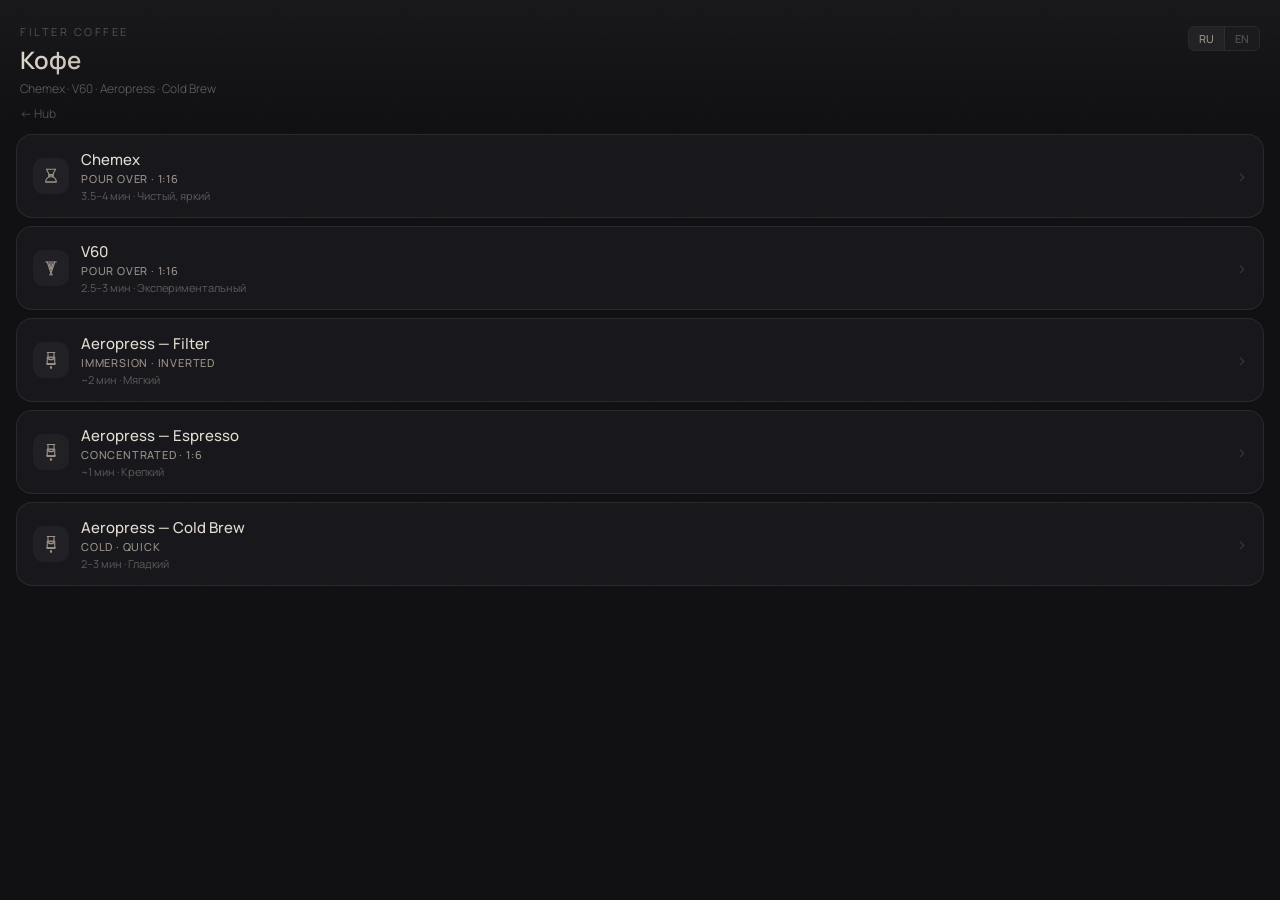
==== commit dd74bc90: "Remove cross-links, move tag icons after text, enlarge category buttons to 44px - Remove recipes↔cof" ====
--- a/coffee.html
+++ b/coffee.html
@@ -19,7 +19,6 @@
       <div class="header-desc">Chemex · V60 · Aeropress · Cold Brew</div>
       <div class="header-links">
         <a class="header-link" href="index.html">← Hub</a>
-        <a class="header-link" href="recipes.html" id="hRecipes">Рецепты</a>
       </div>
     </div>
     <div class="lang-toggle">
@@ -166,7 +165,6 @@
 
 function render(){
   document.getElementById('hTitle').textContent=t(UI.title);
-  document.getElementById('hRecipes').textContent=t(UI.recipes);
   document.querySelectorAll('.lang-btn').forEach(b=>b.classList.toggle('active',b.textContent.toLowerCase()===lang));
 
   document.getElementById('methods').innerHTML=M.map((m,idx)=>{
--- a/style.css
+++ b/style.css
@@ -23,6 +23,13 @@
   --gf:#c9a87e;
   --fast:#7faab4;
   --hprot:#c4917e;
+  --comfort:#c4917e;
+  --batch:#c9a87e;
+  --breakfast:#c4917e;
+  --grains:#9b928a;
+  --ferment:#7fa693;
+  --baking:#b49ac4;
+  --slow:#7faab4;
   --accent:#c9a87e;
   --radius:16px;
   --radius-sm:10px;
@@ -52,20 +59,37 @@
 .lang-btn:first-child{border-right:1px solid rgba(255,255,255,.05)}
 
 /* ===== FILTERS ===== */
-.filters{padding:8px 16px 6px;display:flex;gap:6px;overflow-x:auto;scrollbar-width:none;-webkit-overflow-scrolling:touch;position:relative;z-index:1}
-.filters::-webkit-scrollbar{display:none}
-.fbtn{flex-shrink:0;padding:6px 12px;border-radius:8px;border:1px solid rgba(255,255,255,.06);background:rgba(255,255,255,.02);color:rgba(255,255,255,.3);font-size:11px;font-weight:500;cursor:pointer;transition:all .15s;font-family:inherit;white-space:nowrap}
-.fbtn.active{border-color:color-mix(in srgb,var(--c) 30%,transparent);background:color-mix(in srgb,var(--c) 8%,transparent);color:var(--c)}
+/* Icon-only top category buttons */
+.cat-bar{padding:10px 16px 16px;display:flex;gap:10px;position:relative;z-index:1}
+.cat-btn{width:44px;height:44px;border-radius:var(--radius-sm);border:1px solid rgba(255,255,255,.06);background:rgba(255,255,255,.02);display:flex;align-items:center;justify-content:center;cursor:pointer;transition:all .15s;position:relative;flex-shrink:0}
+.cat-btn svg{width:22px;height:22px;stroke:rgba(255,255,255,.3);stroke-width:1.5;fill:none;stroke-linecap:round;stroke-linejoin:round;transition:stroke .15s}
+.cat-btn.active{border-color:color-mix(in srgb,var(--c) 30%,transparent);background:color-mix(in srgb,var(--c) 8%,transparent)}
+.cat-btn.active svg{stroke:var(--c)}
+.cat-label{font-size:9px;font-weight:500;color:var(--c);position:absolute;bottom:-13px;left:50%;transform:translateX(-50%);white-space:nowrap;display:none}
+.cat-btn.active .cat-label{display:block}
+.cat-expand{position:absolute;top:2px;right:2px;font-size:8px;color:rgba(255,255,255,.25);transition:transform .2s;line-height:1}
+.cat-expand.open{transform:rotate(90deg)}
+.cat-btn.active .cat-expand{color:var(--c)}
+
+/* Text-only subcategory buttons */
+.sub-bar{padding:4px 16px 6px;display:flex;gap:6px;flex-wrap:wrap;position:relative;z-index:1}
+.sub-btn{padding:4px 10px;border-radius:6px;border:1px solid rgba(255,255,255,.05);background:rgba(255,255,255,.02);color:rgba(255,255,255,.25);font-size:11px;font-weight:400;cursor:pointer;transition:all .15s;font-family:inherit}
+.sub-btn.active{border-color:color-mix(in srgb,var(--c) 25%,transparent);color:var(--c)}
 .tag-filters{padding:4px 16px 10px;display:flex;gap:6px;flex-wrap:wrap;position:relative;z-index:1}
-.tbtn{padding:4px 10px;border-radius:6px;border:1px solid rgba(255,255,255,.05);background:rgba(255,255,255,.02);color:rgba(255,255,255,.25);font-size:11px;font-weight:400;cursor:pointer;transition:all .15s;font-family:inherit}
+.tbtn{display:inline-flex;align-items:center;gap:3px;padding:4px 8px;border-radius:6px;border:1px solid rgba(255,255,255,.05);background:rgba(255,255,255,.02);color:rgba(255,255,255,.25);font-size:11px;font-weight:400;cursor:pointer;transition:all .15s;font-family:inherit}
+.tbtn svg{width:12px;height:12px;stroke:var(--c);stroke-width:1.5;fill:none;stroke-linecap:round;stroke-linejoin:round;flex-shrink:0;opacity:.6;transition:opacity .15s}
 .tbtn.on{border-color:color-mix(in srgb,var(--c) 30%,transparent);color:var(--c);background:color-mix(in srgb,var(--c) 6%,transparent)}
+.tbtn.on svg{opacity:1}
 
 /* ===== DIETARY TAGS ===== */
 .card-tag{font-size:9px;font-weight:600;padding:2px 6px;border-radius:4px;text-transform:uppercase;letter-spacing:.5px}
+.card-tag{display:inline-flex;align-items:center;gap:2px}
+.card-tag svg{width:10px;height:10px;stroke:currentColor;stroke-width:1.5;fill:none;stroke-linecap:round;stroke-linejoin:round;flex-shrink:0}
 .tag-vegan{background:rgba(127,166,147,.1);color:var(--vegan)}
 .tag-gf{background:rgba(201,168,126,.08);color:var(--gf)}
 .tag-fast{background:rgba(127,170,180,.1);color:var(--fast)}
 .tag-hprot{background:rgba(196,145,126,.1);color:var(--hprot)}
+.tag-comfort{background:rgba(196,145,126,.1);color:var(--hprot)}
 
 /* ===== INGREDIENT FILTER ===== */
 .ing-toggle{padding:4px 10px;border-radius:6px;border:1px solid rgba(255,255,255,.05);background:rgba(255,255,255,.02);color:rgba(255,255,255,.25);font-size:11px;font-weight:400;cursor:pointer;font-family:inherit;transition:all .15s}
@@ -90,7 +114,8 @@
 .card-sub{font-size:11px;opacity:.35;font-style:italic;margin-top:1px;font-weight:300}
 .card-row{display:flex;gap:6px;margin-top:5px;flex-wrap:wrap;align-items:center}
 .card-meta{font-size:11px;opacity:.35;font-weight:400}
-.card-protein{font-size:10px;font-weight:600;padding:2px 6px;border-radius:4px;background:rgba(127,166,147,.08);color:var(--vegan)}
+.card-protein{display:inline-flex;align-items:center;gap:3px;font-size:10px;font-weight:600;padding:2px 6px;border-radius:4px;background:rgba(127,166,147,.08);color:var(--vegan)}
+.card-protein svg{width:11px;height:11px;stroke:currentColor;stroke-width:1.5;fill:none;stroke-linecap:round;stroke-linejoin:round;flex-shrink:0}
 .card-preview{margin-top:10px;padding-top:10px;border-top:1px solid rgba(255,255,255,.05)}
 .card-preview-list{font-size:12px;line-height:1.7;opacity:.45;columns:2;column-gap:12px;font-weight:300}
 .card-cook{display:inline-flex;align-items:center;gap:4px;margin-top:8px;padding:7px 16px;border-radius:8px;border:1px solid color-mix(in srgb,var(--c) 20%,transparent);background:color-mix(in srgb,var(--c) 5%,transparent);color:var(--c);font-size:12px;font-weight:500;cursor:pointer;font-family:inherit;transition:all .15s}
@@ -113,6 +138,35 @@
 .cook-back{display:flex;align-items:center;gap:8px;cursor:pointer}
 .cook-back-btn{font-size:13px;color:rgba(255,255,255,.35);font-weight:500}
 
+/* ===== COOK MODE CONTENT ===== */
+.cook-hero{padding:16px 16px 4px;display:flex;align-items:center;gap:12px}
+.cook-hero-text{flex:1;min-width:0}
+.cook-title{font-size:20px;font-weight:600;color:var(--text)}
+.cook-subtitle{font-size:12px;font-style:italic;opacity:.35;margin-top:2px;font-weight:300}
+.cook-actions{padding:0 16px 12px}
+.cook-portions{padding:8px 16px 12px;display:flex;align-items:center;gap:10px}
+.cook-portions label{font-size:13px;opacity:.5}
+.cook-ing{padding:0 16px 12px}
+.cook-ing-title{font-size:11px;font-weight:500;text-transform:uppercase;letter-spacing:1px;color:var(--c);opacity:.5;margin-bottom:8px}
+.cook-ing-list{columns:2;column-gap:12px}
+.ci{font-size:13px;line-height:1.8;opacity:.55;break-inside:avoid}
+.ci-a{font-family:'JetBrains Mono',monospace;font-weight:600;color:var(--text);opacity:1}
+.hi{font-family:'JetBrains Mono',monospace;font-weight:600;color:var(--c)}
+.cook-steps{padding:0 16px}
+.cs{padding:10px 0;border-bottom:1px solid rgba(255,255,255,.04)}
+.cs:last-child{border-bottom:none}
+.cs.done{opacity:.35}
+.cs-top{display:flex;align-items:flex-start;gap:10px}
+.cs-n{width:24px;height:24px;border-radius:50%;border:1.5px solid rgba(255,255,255,.1);display:flex;align-items:center;justify-content:center;font-size:11px;font-weight:600;color:rgba(255,255,255,.3);flex-shrink:0}
+.cs-n.dn{border-color:var(--vegan);color:var(--vegan)}
+.cs-t{flex:1;font-size:13px;line-height:1.6;opacity:.7}
+.check-btn{width:28px;height:28px;border-radius:6px;border:1px solid rgba(255,255,255,.06);background:rgba(255,255,255,.02);color:rgba(255,255,255,.15);font-size:12px;display:flex;align-items:center;justify-content:center;cursor:pointer;flex-shrink:0;font-family:inherit;transition:all .12s}
+.check-btn.checked{border-color:var(--vegan);color:var(--vegan);background:color-mix(in srgb,var(--vegan) 6%,transparent)}
+.cook-tips{padding:12px 16px}
+.cook-tip{font-size:12px;line-height:1.6;font-style:italic;opacity:.4;padding:8px 14px;border-left:2px solid var(--c);border-radius:0 8px 8px 0;background:color-mix(in srgb,var(--c) 3%,transparent);margin-bottom:6px}
+.cook-nutrition{padding:12px 16px 80px}
+.cook-nutrition-row{font-size:12px;opacity:.3;display:flex;gap:8px;flex-wrap:wrap;font-family:'JetBrains Mono',monospace}
+
 /* ===== NUTRITION TOGGLE ===== */
 .nutrition-toggle{position:fixed;bottom:16px;right:16px;width:32px;height:32px;border-radius:50%;border:1px solid rgba(255,255,255,.06);background:rgba(15,15,18,.9);color:rgba(255,255,255,.2);font-size:13px;display:flex;align-items:center;justify-content:center;cursor:pointer;z-index:20;backdrop-filter:blur(8px);-webkit-backdrop-filter:blur(8px);transition:all .15s}
 .nutrition-toggle:active{transform:scale(0.9)}
@@ -120,7 +174,8 @@
 body.hide-nutrition .cook-nutrition,body.hide-nutrition .card-protein{display:none}
 
 /* ===== SHARE ===== */
-.share-btn{margin-top:8px;padding:6px 14px;border-radius:8px;border:1px solid color-mix(in srgb,var(--c) 16%,transparent);background:color-mix(in srgb,var(--c) 4%,transparent);color:var(--c);font-size:12px;font-weight:500;cursor:pointer;font-family:inherit;transition:all .15s}
+.share-btn{display:inline-flex;align-items:center;gap:5px;padding:6px 14px;border-radius:8px;border:1px solid color-mix(in srgb,var(--c) 16%,transparent);background:color-mix(in srgb,var(--c) 4%,transparent);color:var(--c);font-size:12px;font-weight:500;cursor:pointer;font-family:inherit;transition:all .15s;-webkit-appearance:none;appearance:none}
+.share-btn svg{width:14px;height:14px;stroke:currentColor;stroke-width:1.5;fill:none;stroke-linecap:round;stroke-linejoin:round;flex-shrink:0}
 .share-btn:active{transform:scale(0.97)}
 
 /* ===== EMPTY STATE ===== */
@@ -171,93 +226,13 @@
 /* Brew timer */
 .brew-timer{display:flex;align-items:center;gap:12px;margin-bottom:16px}
 .brew-timer-label{font-size:11px;opacity:.4;font-weight:400}
-.timer-wrap{display:flex;align-items:center;gap:10px;margin-top:8px}
+.timer-wrap{position:relative}
 .timer-ring{width:44px;height:44px;border-radius:50%;display:flex;align-items:center;justify-content:center;cursor:pointer;transition:all .15s}
 .timer-ring:active{transform:scale(0.95)}
 .timer-inner{width:36px;height:36px;border-radius:50%;background:var(--surface);display:flex;align-items:center;justify-content:center;font-family:'JetBrains Mono',monospace;font-size:11px;font-weight:600}
 .timer-hint{font-size:10px;opacity:.3}
 .brew-running{color:var(--accent);font-family:'JetBrains Mono',monospace;font-weight:600}
 
-/* ===== CHECK BUTTON ===== */
-.check-btn{width:28px;height:28px;border-radius:50%;border:2px solid rgba(255,255,255,.15);background:transparent;color:rgba(255,255,255,.2);cursor:pointer;display:flex;align-items:center;justify-content:center;font-size:14px;font-weight:bold;transition:all .2s}
-.check-btn.checked{border-color:var(--vegan);background:var(--vegan);color:var(--bg)}
-
-/* ===== UTILITY ===== */
-.hidden{display:none}
-.bottom-bar{position:fixed;bottom:0;left:0;right:0;padding:12px 20px;background:linear-gradient(transparent,var(--bg) 30%);text-align:center}
-.bottom-bar div{font-size:11px;opacity:.3}
-
-/* ===== RECIPES: COOK MODE ===== */
-.cook-hero{padding:8px 20px 16px}
-.cook-title{font-size:22px;font-weight:600;line-height:1.3}
-.cook-subtitle{font-size:13px;opacity:.4;font-style:italic;margin-top:2px}
-.cook-portions{display:flex;align-items:center;gap:10px;padding:0 20px 14px}
-.cook-portions label{font-size:12px;opacity:.4}
-.cook-ing{padding:0 20px 16px}
-.cook-ing-title{font-size:11px;font-weight:600;text-transform:uppercase;letter-spacing:1px;opacity:.4;margin-bottom:8px}
-.cook-ing-list{display:grid;grid-template-columns:1fr 1fr;gap:6px 12px}
-.ci{font-size:13px;line-height:1.5;padding-left:14px;position:relative}
-.ci::before{content:"·";position:absolute;left:2px;opacity:.3;font-weight:bold}
-.ci-a{font-family:'JetBrains Mono',monospace;font-weight:600;font-size:12px;margin-left:4px}
-.cook-steps{padding:0 16px 20px}
-.cs{border-radius:var(--radius);padding:16px;margin-bottom:10px;background:var(--surface);border:1px solid rgba(255,255,255,.06)}
-.cs.done{opacity:.5}
-.cs-top{display:flex;gap:12px;align-items:flex-start}
-.cs-n{width:28px;height:28px;border-radius:50%;display:flex;align-items:center;justify-content:center;font-size:12px;font-weight:600;flex-shrink:0;background:color-mix(in srgb,var(--c) 10%,transparent);color:var(--c)}
-.cs-n.dn{background:rgba(127,166,147,.12);color:var(--vegan)}
-.cs-t{flex:1;font-size:15px;line-height:1.6}
-.cs-t .hi{font-family:'JetBrains Mono',monospace;font-weight:600;font-size:13px;padding:1px 5px;border-radius:4px;background:color-mix(in srgb,var(--c) 8%,transparent);color:var(--c)}
-.cs-top .check-btn{flex-shrink:0}
-.cook-tips{padding:0 16px 12px}
-.cook-tip{font-size:13px;line-height:1.6;font-style:italic;opacity:.5;padding:10px 14px;border-left:2px solid var(--c);border-radius:0 8px 8px 0;background:rgba(255,255,255,.02);margin-bottom:6px}
-.cook-nutrition{padding:12px 20px 60px}
-.cook-nutrition-row{font-size:11px;opacity:.25;font-family:'JetBrains Mono',monospace;text-align:center;letter-spacing:.3px}
-.cook-nutrition-row span{margin:0 6px}
-
-/* ===== WORKOUT ===== */
-.tiers{display:flex;gap:8px;padding:0 20px 16px}
-.tier-btn{flex:1;padding:10px 8px;border-radius:10px;border:2px solid rgba(255,255,255,.08);background:rgba(255,255,255,.03);color:rgba(255,255,255,.4);font-size:12px;font-weight:600;cursor:pointer;transition:all .2s;font-family:inherit;text-align:center}
-.tier-btn.active-min{border-color:var(--cool);background:rgba(127,166,147,.08);color:var(--cool)}
-.tier-btn.active-regular{border-color:var(--warm);background:rgba(201,168,126,.08);color:var(--warm)}
-.tier-btn.active-full{border-color:var(--pasta);background:rgba(180,154,196,.08);color:var(--pasta)}
-.tier-emoji{margin-bottom:3px;display:flex;align-items:center;justify-content:center}
-.tier-emoji svg{width:18px;height:18px;stroke:currentColor;stroke-width:1.5;fill:none;stroke-linecap:round;stroke-linejoin:round}
-.tier-time{font-size:10px;opacity:.7;margin-top:1px}
-.exercises{padding:0 16px 90px}
-.ex-card{border-radius:var(--radius);padding:14px 16px;margin-bottom:10px;border:1px solid;transition:all .3s ease}
-.ex-card.done{opacity:.6}
-.ex-top{display:flex;align-items:flex-start;gap:12px}
-.ex-svg{flex-shrink:0;background:rgba(255,255,255,.03);border-radius:var(--radius-sm);padding:2px}
-.ex-svg svg{color:rgba(255,255,255,.6)}
-.ex-body{flex:1;min-width:0}
-.ex-cat{font-size:11px;font-weight:600;text-transform:uppercase;letter-spacing:1px;opacity:.7;margin-bottom:2px}
-.ex-name{font-weight:500;font-size:15px;color:var(--text);margin-bottom:2px}
-.ex-name.done{text-decoration:line-through}
-.ex-sets{font-size:13px;font-weight:600;margin-bottom:6px}
-.ex-cue{font-size:12px;color:rgba(255,255,255,.5);line-height:1.5;font-style:italic}
-.ex-actions{display:flex;flex-direction:column;gap:6px;flex-shrink:0}
-.swap-btn{width:28px;height:28px;border-radius:50%;border:1px solid rgba(255,255,255,.15);background:transparent;color:rgba(255,255,255,.4);cursor:pointer;font-size:13px;display:flex;align-items:center;justify-content:center}
-.swap-panel{margin-top:10px;padding-top:10px;border-top:1px solid rgba(255,255,255,.08)}
-.swap-label{font-size:11px;color:rgba(255,255,255,.4);margin-bottom:6px;font-weight:600;text-transform:uppercase;letter-spacing:.8px}
-.swap-options{display:flex;flex-wrap:wrap;gap:6px}
-.swap-opt{padding:5px 10px;border-radius:6px;border:1px solid;background:rgba(255,255,255,.03);color:var(--text);font-size:12px;cursor:pointer;font-family:inherit}
-.cat-core{color:var(--warm)}
-.cat-glutes{color:var(--cool)}
-.cat-upper{color:var(--pasta)}
-.cat-mobility{color:var(--skillet)}
-.bg-core{background:var(--surface);border-color:rgba(201,168,126,.14)}
-.bg-glutes{background:var(--surface);border-color:rgba(127,166,147,.14)}
-.bg-upper{background:var(--surface);border-color:rgba(180,154,196,.14)}
-.bg-mobility{background:var(--surface);border-color:rgba(127,170,180,.14)}
-.sets-core{color:var(--warm)}
-.sets-glutes{color:var(--cool)}
-.sets-upper{color:var(--pasta)}
-.sets-mobility{color:var(--skillet)}
-.swap-border-core{border-color:rgba(201,168,126,.25)}
-.swap-border-glutes{border-color:rgba(127,166,147,.25)}
-.swap-border-upper{border-color:rgba(180,154,196,.25)}
-.swap-border-mobility{border-color:rgba(127,170,180,.25)}
-
 /* ===== ANIMATION ===== */
 @keyframes fadeUp{from{opacity:0;transform:translateY(6px)}to{opacity:1;transform:translateY(0)}}
 @media(prefers-reduced-motion:reduce){*{animation:none!important}}
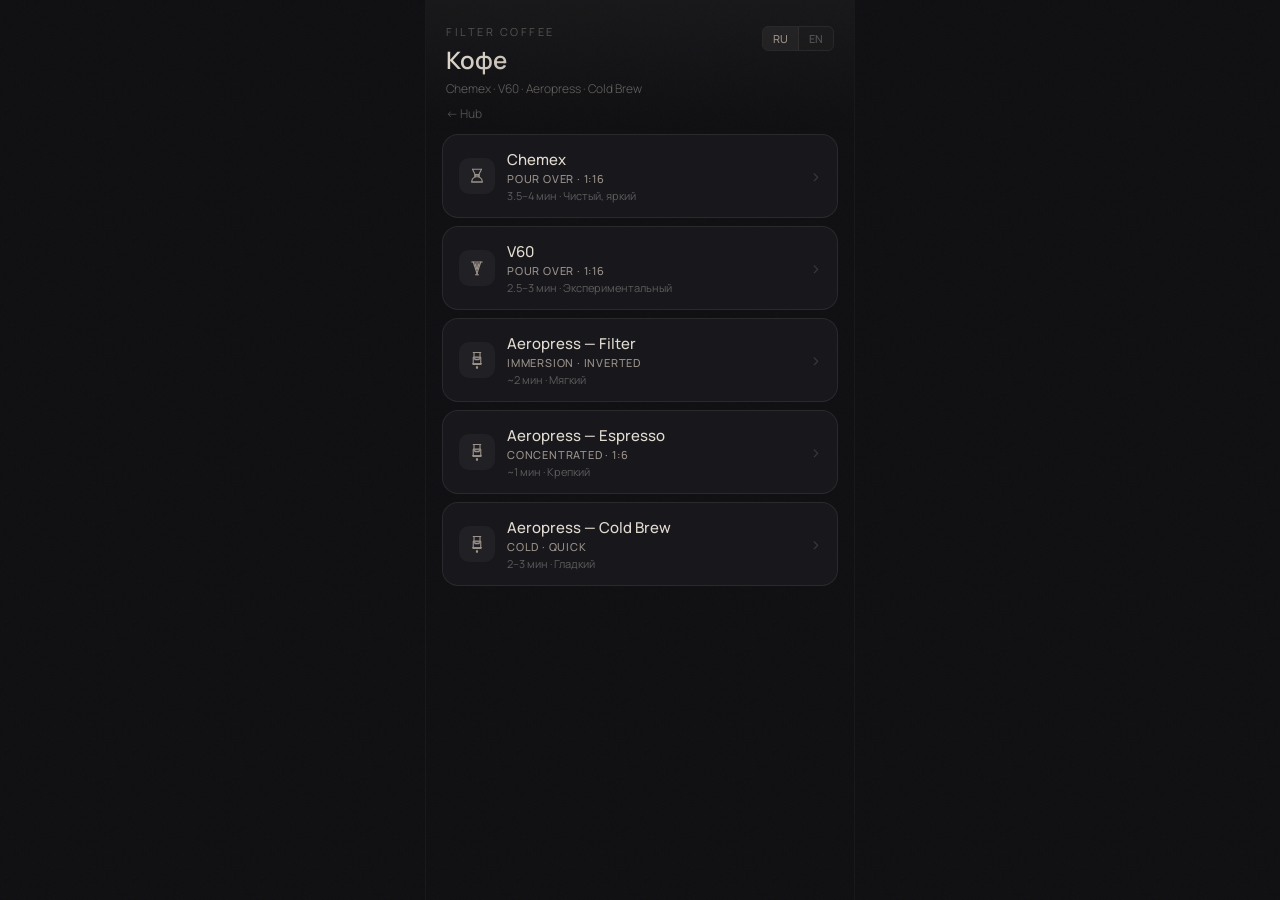
==== commit 4e61d2bd: "Add Dutch grammar reference (light theme), update hub with 4th card New pages: - dutch.html — Nederl" ====
--- a/coffee.html
+++ b/coffee.html
@@ -37,7 +37,6 @@
 
 const UI={
   title:{ru:"Кофе",en:"Coffee"},
-  recipes:{ru:"Рецепты",en:"Recipes"},
   coffee:{ru:"Кофе",en:"Coffee"},
   recipe:{ru:"Рецепт",en:"Recipe"},
   grind:{ru:"Помол",en:"Grind"},
--- a/style.css
+++ b/style.css
@@ -18,7 +18,6 @@
   --curry:#7fa693;
   --pasta:#b49ac4;
   --skillet:#7faab4;
-  --comfort:#c4917e;
   --vegan:#7fa693;
   --gf:#c9a87e;
   --fast:#7faab4;
@@ -60,12 +59,14 @@
 
 /* ===== FILTERS ===== */
 /* Icon-only top category buttons */
-.cat-bar{padding:10px 16px 16px;display:flex;gap:10px;position:relative;z-index:1}
-.cat-btn{width:44px;height:44px;border-radius:var(--radius-sm);border:1px solid rgba(255,255,255,.06);background:rgba(255,255,255,.02);display:flex;align-items:center;justify-content:center;cursor:pointer;transition:all .15s;position:relative;flex-shrink:0}
-.cat-btn svg{width:22px;height:22px;stroke:rgba(255,255,255,.3);stroke-width:1.5;fill:none;stroke-linecap:round;stroke-linejoin:round;transition:stroke .15s}
+.cat-bar{padding:10px 16px 16px;display:flex;gap:8px;position:relative;z-index:1;overflow-x:auto;-webkit-overflow-scrolling:touch;scrollbar-width:none}
+.cat-bar::-webkit-scrollbar{display:none}
+.cat-btn{height:44px;min-width:44px;padding:0 12px;border-radius:var(--radius-sm);border:1px solid rgba(255,255,255,.06);background:rgba(255,255,255,.02);display:flex;align-items:center;justify-content:center;gap:7px;cursor:pointer;transition:all .15s;position:relative;flex-shrink:0}
+.cat-btn:not(.active){padding:0;width:44px}
+.cat-btn svg{width:22px;height:22px;stroke:rgba(255,255,255,.3);stroke-width:1.5;fill:none;stroke-linecap:round;stroke-linejoin:round;transition:stroke .15s;flex-shrink:0}
 .cat-btn.active{border-color:color-mix(in srgb,var(--c) 30%,transparent);background:color-mix(in srgb,var(--c) 8%,transparent)}
 .cat-btn.active svg{stroke:var(--c)}
-.cat-label{font-size:9px;font-weight:500;color:var(--c);position:absolute;bottom:-13px;left:50%;transform:translateX(-50%);white-space:nowrap;display:none}
+.cat-label{font-size:9px;font-weight:500;color:var(--c);white-space:nowrap;display:none}
 .cat-btn.active .cat-label{display:block}
 .cat-expand{position:absolute;top:2px;right:2px;font-size:8px;color:rgba(255,255,255,.25);transition:transform .2s;line-height:1}
 .cat-expand.open{transform:rotate(90deg)}
@@ -235,4 +236,5 @@
 
 /* ===== ANIMATION ===== */
 @keyframes fadeUp{from{opacity:0;transform:translateY(6px)}to{opacity:1;transform:translateY(0)}}
-@media(prefers-reduced-motion:reduce){*{animation:none!important}}+@media(prefers-reduced-motion:reduce){*{animation:none!important}}
+@media(min-width:480px){body{max-width:430px;margin:0 auto;border-left:1px solid rgba(255,255,255,.03);border-right:1px solid rgba(255,255,255,.03)}}
